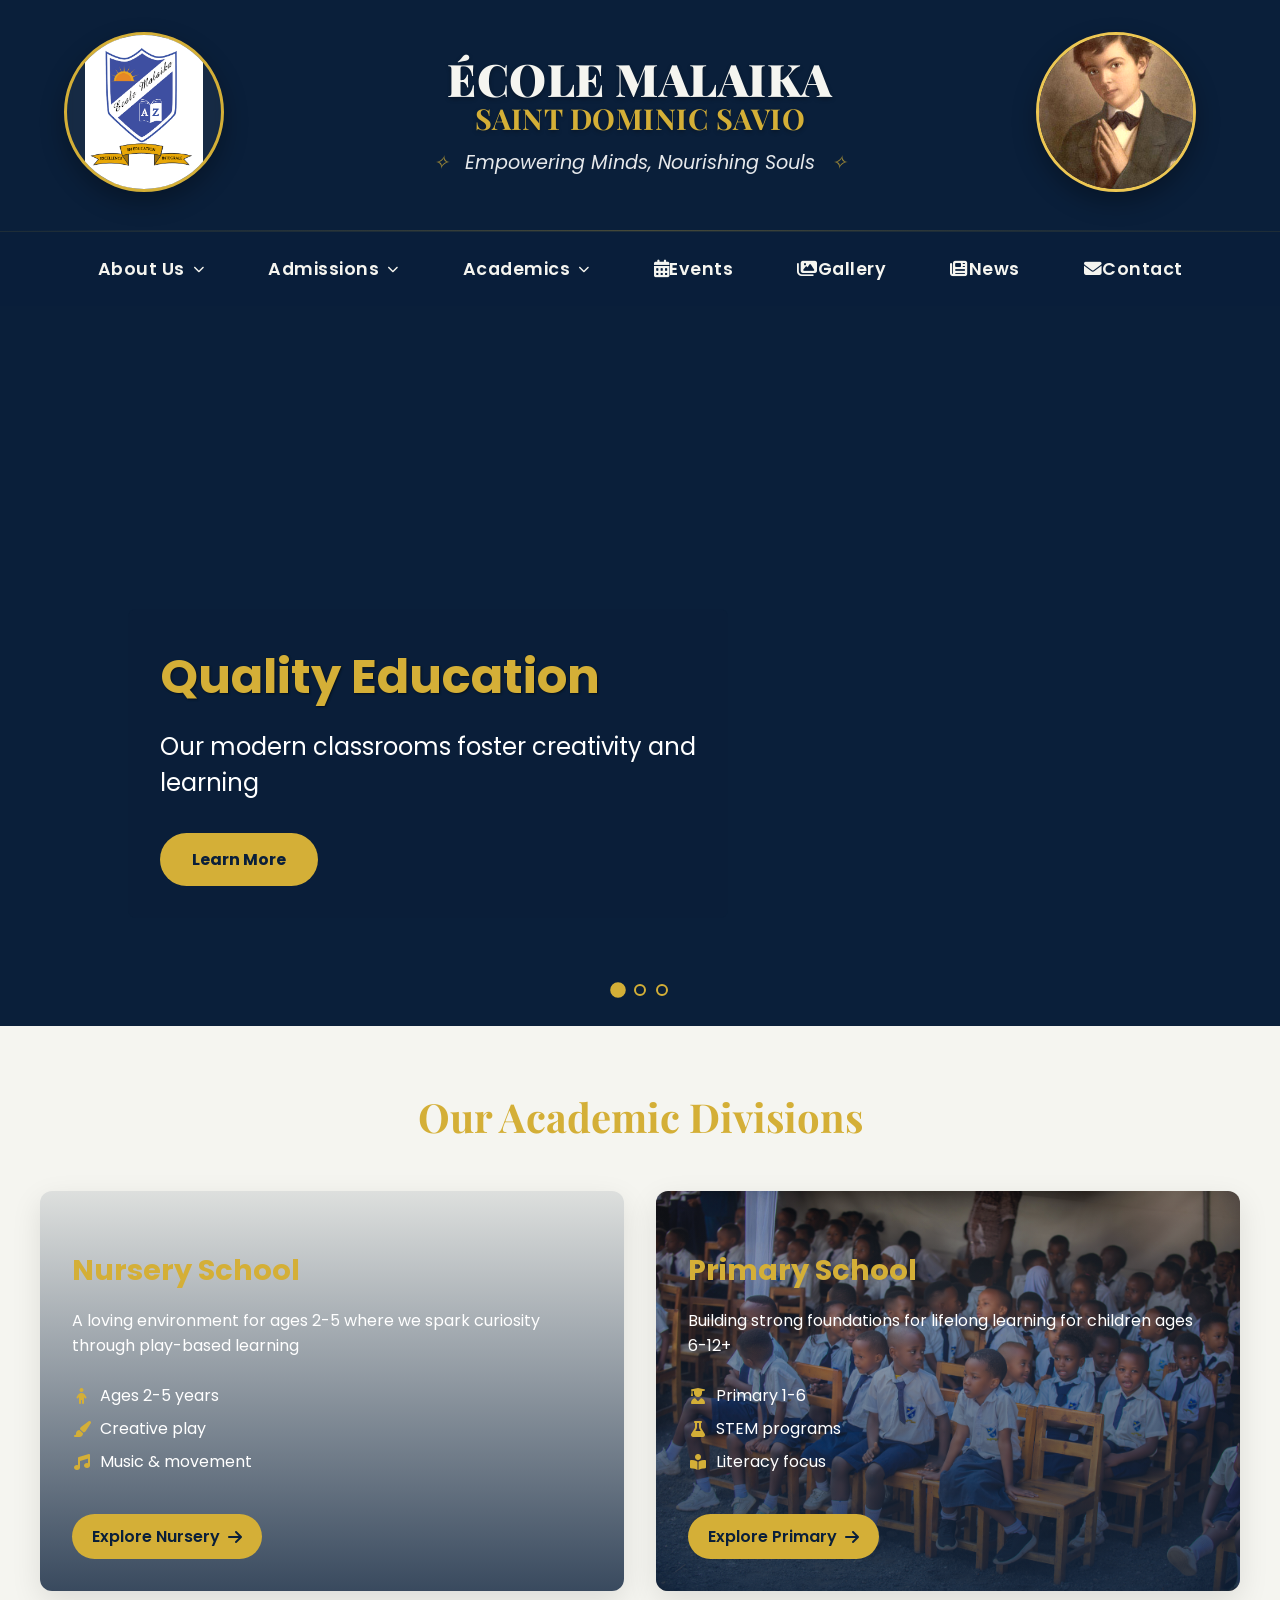
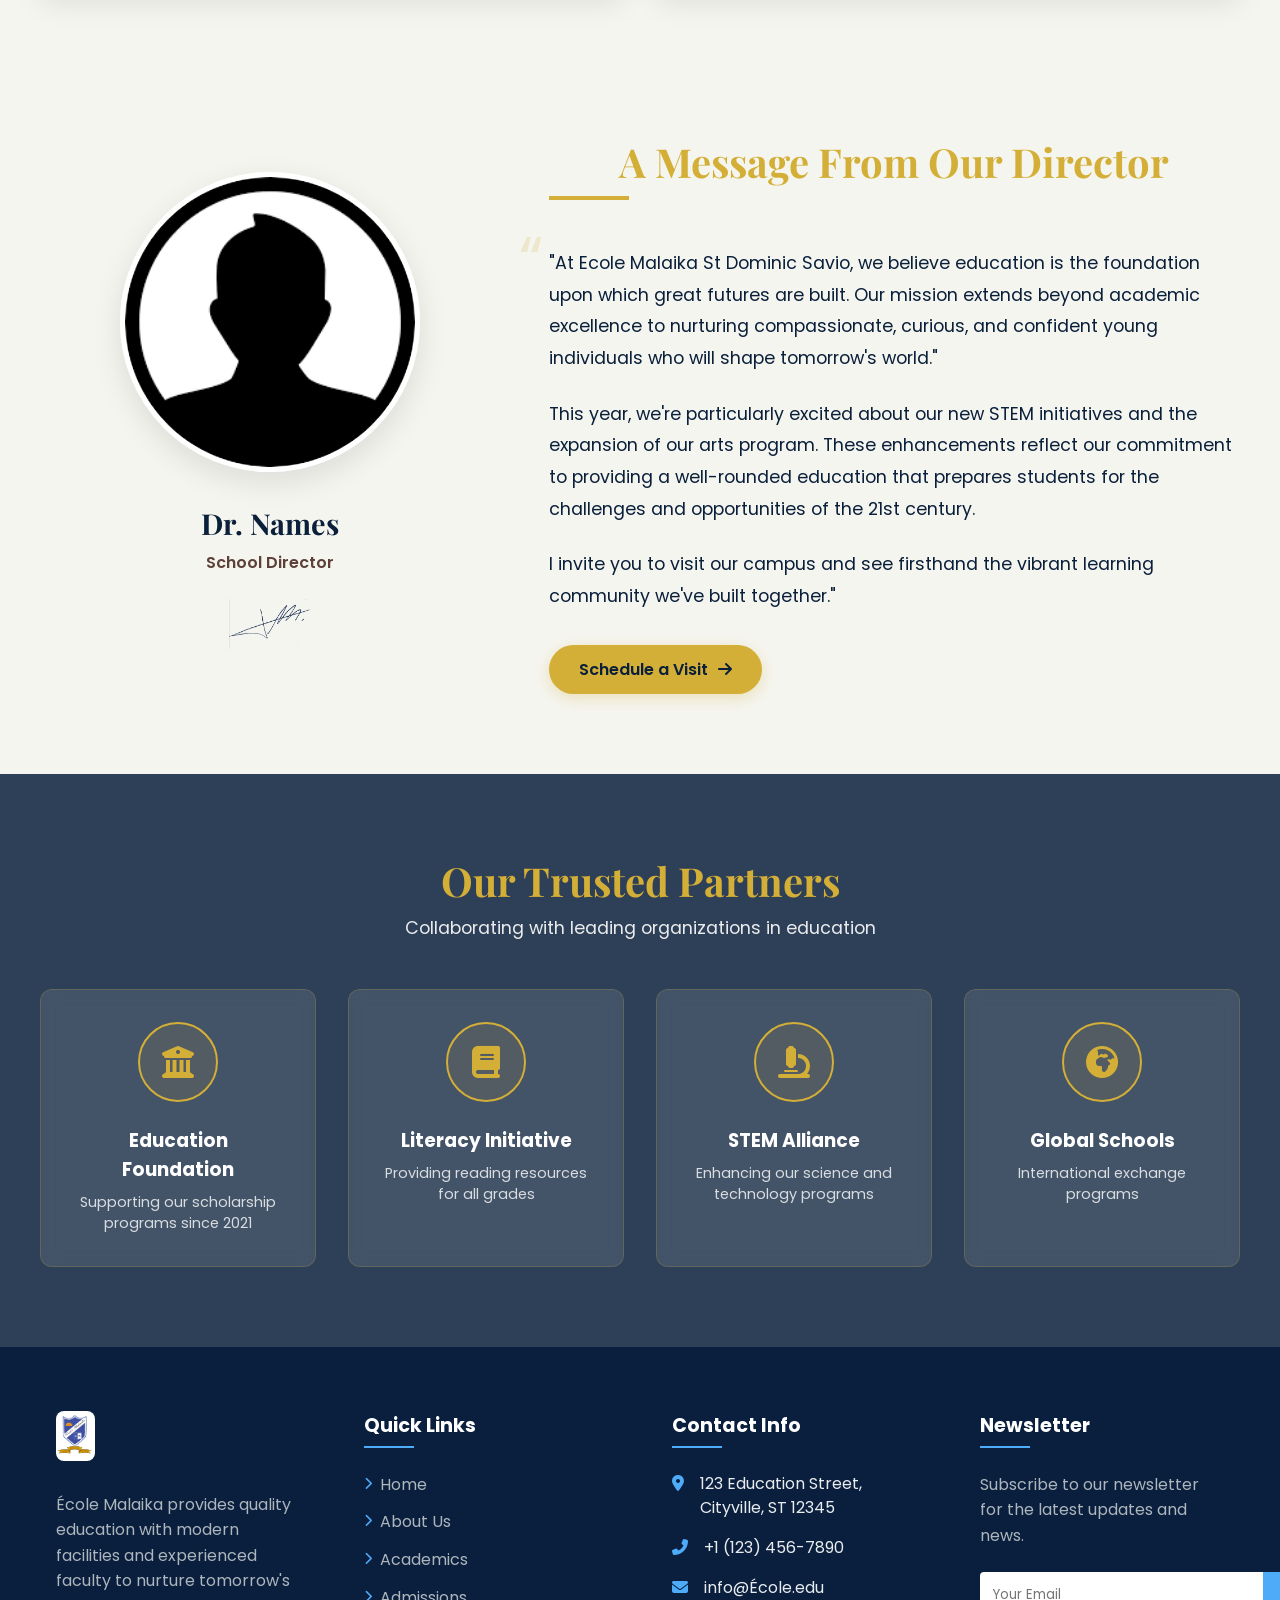
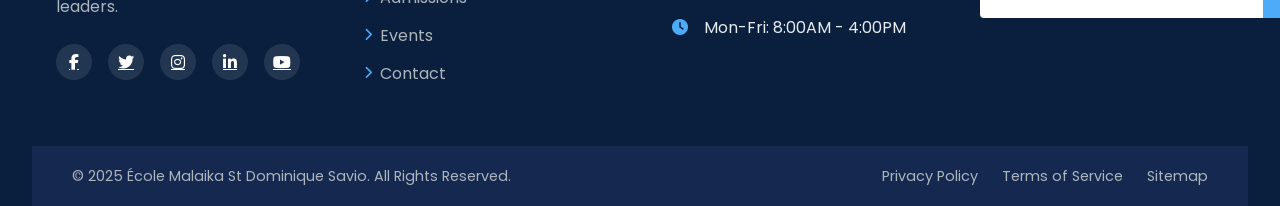
==== index.html @ 540f21c3 "Update and rename Index.html to index.html" ====
<!DOCTYPE html>
<html lang="en">
<head>
    <meta charset="UTF-8">
    <meta name="viewport" content="width=device-width, initial-scale=1.0">
    <title>Ecole Malaika Saint Dominic Savio | Excellence in Education</title>
    <link rel="stylesheet" href="https://cdnjs.cloudflare.com/ajax/libs/font-awesome/6.4.0/css/all.min.css">
    <link href="https://fonts.googleapis.com/css2?family=Playfair+Display:wght@700;900&family=Poppins:wght@400;600;700&display=swap" rel="stylesheet">


    <link rel="stylesheet" href="styles.css">

</head>
<body>
    <!-- World-Class Header -->
    <div class="header-container">
        <div class="top-banner">
            <div class="logo-container">
                <img src="Malaika LOGO.png" alt="Ecole Malaika Logo" class="school-logo">
            </div>
            
            <div class="school-info">
                <h1 class="school-name">ÉCOLE MALAIKA <span class="school-subtitle">SAINT DOMINIC SAVIO</span></h1>
                <p class="motto">Empowering Minds, Nourishing Souls</p>
            </div>
            
            <div class="dominique-container">
                <img src="DMlogo.jpg" alt="Saint Dominic Savio" class="dominique-image">
            </div>
        </div>
        
        <nav class="nav-container">
            <button class="mobile-menu-btn" id="mobileMenuBtn"><i class="fas fa-bars"></i> Menu</button>
            <ul class="nav-menu" id="navMenu">
                <li class="nav-item has-dropdown">
                    <a href="#">About Us</a>
                    <div class="dropdown">
                        <a href="Index.html"><i class="fas fa-door-open"></i> Welcome</a>
                        <a href="M_V.html"><i class="fas fa-bullseye"></i> Mission & Vision</a>
                        <a href="Why_Us.html"><i class="fas fa-star"></i> Why Us?</a>
                        <a href="#"><i class="fas fa-users"></i> Staff</a>
                        <a href="#"><i class="fas fa-pray"></i> Faith</a>
                        <a href="#"><i class="fas fa-landmark"></i> Our History</a>
                        <a href="#"><i class="fas fa-file-alt"></i> School Policies</a>
                    </div>
                </li>
                
                <li class="nav-item has-dropdown">
                    <a href="#">Admissions</a>
                    <div class="dropdown">
                        <a href="#"><i class="fas fa-question-circle"></i> Why Our School?</a>
                        <a href="#"><i class="fas fa-video"></i> Videos</a>
                        <a href="#"><i class="fas fa-map-marked-alt"></i> Virtual Tour</a>
                        <a href="#"><i class="fas fa-money-bill-wave"></i> Tuition</a>
                        <a href="#"><i class="fas fa-clipboard-list"></i> Admissions Process</a>
                        <a href="#"><i class="fas fa-quote-left"></i> Testimonials</a>
                    </div>
                </li>
                
                <li class="nav-item has-dropdown">
                    <a href="#">Academics</a>
                    <div class="dropdown mega-dropdown">
                        <div class="mega-column">
                            <h4><i class="fas fa-graduation-cap"></i> Programs</h4>
                            <a href="#"><i class="fas fa-book"></i> Curriculum</a>
                            <a href="#"><i class="fas fa-list-alt"></i> Guidelines</a>
                            <a href="#"><i class="fas fa-tools"></i> Resources</a>
                            <a href="#"><i class="fas fa-sun"></i> Summer Work</a>
                        </div>
                        
                        <div class="mega-column">
                            <h4><i class="fas fa-layer-group"></i> Grade Levels</h4>
                            <a href="#"><i class="fas fa-baby"></i> Nursery 1-2</a>
                            <a href="#"><i class="fas fa-user-graduate"></i> Primary 1-3</a>
                            <a href="#"><i class="fas fa-user-graduate"></i> Primary 4-6</a>
                        </div>
                        
                        <div class="mega-column">
                            <h4><i class="fas fa-star"></i> Specialties</h4>
                            <a href="#"><i class="fas fa-book-reader"></i> Library</a>
                            <a href="#"><i class="fas fa-palette"></i> Art</a>
                            <a href="#"><i class="fas fa-running"></i> Physical Education</a>
                            <a href="#"><i class="fas fa-music"></i> Music</a>
                        </div>
                    </div>
                </li>
                
                <li class="nav-item"><a href="#"><i class="fas fa-calendar-alt"></i> Events</a></li>
                <li class="nav-item"><a href="#"><i class="fas fa-images"></i> Gallery</a></li>
                <li class="nav-item"><a href="#"><i class="fas fa-newspaper"></i> News</a></li>
                <li class="nav-item"><a href="#"><i class="fas fa-envelope"></i> Contact</a></li>
            </ul>
        </nav>
    </div>







<!-- Slideshow Section with Performance Optimizations -->
<section class="hero-slideshow">
    <div class="slideshow-container">
        <!-- Slide 1 - Added loading="lazy" and placeholder -->
        <div class="slide active">
            <div class="slide-image" 
                 style="background-image: url('images/Burner.JPG');">
            </div>
            <div class="slide-content">
                <h2 class="slide-title animate__animated animate__fadeInDown">Quality Education</h2>
                <p class="slide-text animate__animated animate__fadeInUp">Our modern classrooms foster creativity and learning</p>
                <a href="#" class="slide-btn animate__animated animate__fadeInUp">Learn More</a>
            </div>
        </div>
        
        <!-- Slide 2 -->
        <div class="slide">
            <div class="slide-image" 
                 style="background-image: url('images/PXL_20230125_065159879.jpg');">
            </div>
            <div class="slide-content">
                <h2 class="slide-title animate__animated animate__fadeInDown">Sports Excellence</h2>
                <p class="slide-text animate__animated animate__fadeInUp">Developing champions on and off the field</p>
                <a href="#" class="slide-btn animate__animated animate__fadeInUp">Our Programs</a>
            </div>
        </div>
        
        <!-- Slide 3 -->
        <div class="slide">
            <div class="slide-image" 
                 style="background-image: url('images/QPhotos70914.JPG');">
            </div>
            <div class="slide-content">
                <h2 class="slide-title animate__animated animate__fadeInDown">World-Class Facilities</h2>
                <p class="slide-text animate__animated animate__fadeInUp">State-of-the-art learning environments</p>
                <a href="#" class="slide-btn animate__animated animate__fadeInUp">Take a Tour</a>
            </div>
        </div>
    </div>
    
    <div class="slide-nav">
        <button class="slide-nav-btn active" aria-label="Show slide 1"></button>
        <button class="slide-nav-btn" aria-label="Show slide 2"></button>
        <button class="slide-nav-btn" aria-label="Show slide 3"></button>
    </div>
</section>






<!-- School Divisions Section -->
<section class="school-divisions">
    <div class="section-header">
        <h2>Our Academic Divisions</h2>
    </div>

    <div class="divisions-container">
        <!-- Nursery Division -->
        <div class="division-card nursery-division">
            <div class="division-overlay"></div>
            <div class="division-content">
                <h3>Nursery School</h3>
                <p>A loving environment for ages 2-5 where we spark curiosity through play-based learning</p>
                <ul class="division-features">
                    <li><i class="fas fa-child"></i> Ages 2-5 years</li>
                    <li><i class="fas fa-paint-brush"></i> Creative play</li>
                    <li><i class="fas fa-music"></i> Music & movement</li>
                </ul>
                <a href="ExploreNursery.html" class="division-btn">Explore Nursery <i class="fas fa-arrow-right"></i></a>
            </div>
        </div>

        <!-- Primary Division -->
        <div class="division-card primary-division">
            <div class="division-overlay"></div>
            <div class="division-content">
                <h3>Primary School</h3>
                <p>Building strong foundations for lifelong learning for children ages 6-12+</p>
                <ul class="division-features">
                    <li><i class="fas fa-user-graduate"></i> Primary 1-6</li>
                    <li><i class="fas fa-flask"></i> STEM programs</li>
                    <li><i class="fas fa-book-reader"></i> Literacy focus</li>
                </ul>
                <a href="ExplorePrimary.html" class="division-btn">Explore Primary <i class="fas fa-arrow-right"></i></a>
            </div>
        </div>
    </div>

</section>









<!-- Director's Message Section -->
<section class="directors-message">
    <div class="message-container">
        <!-- Director's Photo -->
        <div class="director-photo">
            <div class="photo-frame">
                <img src="Pro.png" alt="School Director" loading="lazy">
            </div>
            <div class="director-title">
                <h3>Dr. Names</h3>
                <p>School Director</p>
                <div class="signature">
                    <img src="Narf_signature.png" alt="Signature" loading="lazy">
                </div>
            </div>
        </div>
        
        <!-- Director's Message -->
        <div class="message-content">
            <div class="section-header">
                <h2>A Message From Our Director</h2>
                <div class="gold-bar"></div>
            </div>
            
            <blockquote>
                <p>"At Ecole Malaika St Dominic Savio, we believe education is the foundation upon which great futures are built. Our mission extends beyond academic excellence to nurturing compassionate, curious, and confident young individuals who will shape tomorrow's world."</p>
                
                <p>This year, we're particularly excited about our new STEM initiatives and the expansion of our arts program. These enhancements reflect our commitment to providing a well-rounded education that prepares students for the challenges and opportunities of the 21st century.</p>
                
                <p>I invite you to visit our campus and see firsthand the vibrant learning community we've built together."</p>
            </blockquote>
            
            <a href="#" class="cta-button">
                Schedule a Visit
                <i class="fas fa-arrow-right"></i>
            </a>
        </div>
    </div>
</section>














<!-- Our Partners Section with Fixed Background -->
<section class="partners-section">
    <div class="partners-bg"></div> <!-- New fixed background element -->
    <div class="partners-overlay"></div>
    
    <div class="section-header">
        <h2>Our Trusted Partners</h2>
        <p class="section-subtitle">Collaborating with leading organizations in education</p>
    </div>

    <div class="partners-grid">
        <div class="partner-card">
            <div class="partner-logo">
                <i class="fas fa-university"></i>
            </div>
            <h3>Education Foundation</h3>
            <p>Supporting our scholarship programs since 2021</p>
        </div>

        <div class="partner-card">
            <div class="partner-logo">
                <i class="fas fa-book"></i>
            </div>
            <h3>Literacy Initiative</h3>
            <p>Providing reading resources for all grades</p>
        </div>

        <div class="partner-card">
            <div class="partner-logo">
                <i class="fas fa-microscope"></i>
            </div>
            <h3>STEM Alliance</h3>
            <p>Enhancing our science and technology programs</p>
        </div>

        <div class="partner-card">
            <div class="partner-logo">
                <i class="fas fa-globe-africa"></i>
            </div>
            <h3>Global Schools</h3>
            <p>International exchange programs</p>
        </div>
    </div>
</section>








<!-- ======= Footer ======= -->
<footer class="footer">
    <div class="footer-container">
        <!-- School Info Column -->
        <div class="footer-column">
            <div class="footer-logo">
                <img src="Malaika LOGO.png" alt="School Logo" style="border-radius: 8px;">
            </div>
            <p class="footer-description">
                École Malaika provides quality education with modern facilities and experienced faculty to nurture tomorrow's leaders.
            </p>
            <div class="social-links">
                <a href="#"><i class="fab fa-facebook-f"></i></a>
                <a href="#"><i class="fab fa-twitter"></i></a>
                <a href="#"><i class="fab fa-instagram"></i></a>
                <a href="#"><i class="fab fa-linkedin-in"></i></a>
                <a href="#"><i class="fab fa-youtube"></i></a>
            </div>
        </div>

        <!-- Quick Links Column -->
        <div class="footer-column">
            <h3 class="footer-title">Quick Links</h3>
            <ul class="footer-links">
                <li><a href="#"><i class="fas fa-chevron-right"></i> Home</a></li>
                <li><a href="#"><i class="fas fa-chevron-right"></i> About Us</a></li>
                <li><a href="#"><i class="fas fa-chevron-right"></i> Academics</a></li>
                <li><a href="#"><i class="fas fa-chevron-right"></i> Admissions</a></li>
                <li><a href="#"><i class="fas fa-chevron-right"></i> Events</a></li>
                <li><a href="#"><i class="fas fa-chevron-right"></i> Contact</a></li>
            </ul>
        </div>

        <!-- Contact Info Column -->
        <div class="footer-column">
            <h3 class="footer-title">Contact Info</h3>
            <ul class="footer-contact">
                <li>
                    <i class="fas fa-map-marker-alt"></i>
                    <span>123 Education Street, Cityville, ST 12345</span>
                </li>
                <li>
                    <i class="fas fa-phone-alt"></i>
                    <span>+1 (123) 456-7890</span>
                </li>
                <li>
                    <i class="fas fa-envelope"></i>
                    <span>info@École.edu</span>
                </li>
                <li>
                    <i class="fas fa-clock"></i>
                    <span>Mon-Fri: 8:00AM - 4:00PM</span>
                </li>
            </ul>
        </div>

        <!-- Newsletter Column -->
        <div class="footer-column">
            <h3 class="footer-title">Newsletter</h3>
            <p class="newsletter-text">Subscribe to our newsletter for the latest updates and news.</p>
            <form class="newsletter-form">
                <input type="email" placeholder="Your Email" required>
                <button type="submit"><i class="fas fa-paper-plane"></i></button>
            </form>
        </div>
    </div>

    <!-- Copyright Bar -->
    <div class="copyright-bar">
        <div class="copyright-container">
            <p>&copy; 2025 École Malaika St Dominique Savio. All Rights Reserved.</p>
            <div class="footer-legal">
                <a href="#">Privacy Policy</a>
                <a href="#">Terms of Service</a>
                <a href="#">Sitemap</a>
            </div>
        </div>
    </div>
</footer>


    <script>
        document.addEventListener('DOMContentLoaded', function() {
            const mobileBtn = document.getElementById('mobileMenuBtn');
            const navMenu = document.getElementById('navMenu');
            const navItems = document.querySelectorAll('.nav-item.has-dropdown');
            
            mobileBtn.addEventListener('click', function(e) {
                e.stopPropagation();
                navMenu.classList.toggle('active');
                this.innerHTML = navMenu.classList.contains('active') 
                    ? '<i class="fas fa-times"></i> Close' 
                    : '<i class="fas fa-bars"></i> Menu';
            });
            
            navItems.forEach(item => {
                const link = item.querySelector('a');
                link.addEventListener('click', function(e) {
                    if (window.innerWidth <= 992) {
                        e.preventDefault();
                        const wasActive = item.classList.contains('active');
                        document.querySelectorAll('.nav-item.has-dropdown').forEach(el => {
                            el.classList.remove('active');
                        });
                        if (!wasActive) item.classList.add('active');
                    }
                });
            });
            
            document.addEventListener('click', function(e) {
                if (!navMenu.contains(e.target) && !mobileBtn.contains(e.target)) {
                    navMenu.classList.remove('active');
                    mobileBtn.innerHTML = '<i class="fas fa-bars"></i> Menu';
                    navItems.forEach(item => item.classList.remove('active'));
                }
            });
            
            window.addEventListener('resize', function() {
                if (window.innerWidth > 992) {
                    navMenu.classList.remove('active');
                    mobileBtn.innerHTML = '<i class="fas fa-bars"></i> Menu';
                }
            });
        });
    </script>


<script src="scripts.js"></script>

</body>
</html>
---- styles.css ----
:root {
    --navy: #0A1F3A;       /* Deep navy blue */
    --chocolate: #5D4037;  /* Rich chocolate */
    --gold: #D4AF37;       /* Metallic gold */
    --cream: #F5F5F0;      /* Warm cream */
    --accent: #8D6E63;     /* Light chocolate accent */
}

* {
    margin: 0;
    padding: 0;
    box-sizing: border-box;
    list-style: none;
}

body {
    font-family: 'Poppins', sans-serif;
    background-color: white;
}

/* Premium Header Container */
.header-container {
    width: 100%;
    background: var(--navy);
    position: relative;
    box-shadow: 0 10px 30px rgba(0,0,0,0.2);
}

/* Elegant Top Banner */
.top-banner {
    display: flex;
    justify-content: space-between;
    align-items: center;
    padding: 2rem 4rem;
    position: relative;
    max-width: 1600px;
    margin: 0 auto;
}

.top-banner::before {
    content: "";
    position: absolute;
    bottom: 0;
    left: 0;
    width: 100%;
    height: 1px;
    background: linear-gradient(90deg, transparent, var(--gold), transparent);
    opacity: 0.3;
}

.logo-container {
    flex: 0 0 180px;
    position: relative;
    z-index: 2;
}

.school-logo {
    width: 160px;
    height: 160px;
    object-fit: contain;
    border-radius: 50%;
    border: 3px solid var(--gold);
    box-shadow: 0 10px 25px rgba(0,0,0,0.3);
    transition: transform 0.4s cubic-bezier(0.2, 0.8, 0.4, 1);
    background: rgba(255,255,255,0.05);
    backdrop-filter: blur(5px);
}

.school-logo:hover {
    transform: scale(1.05) rotate(-2deg);
}

.school-info {
    flex: 1;
    text-align: center;
    padding: 0 3rem;
    position: relative;
    z-index: 2;
}

.school-name {
    font-family: 'Playfair Display', serif;
    font-weight: 900;
    font-size: 2.8rem;
    color: var(--cream);
    line-height: 1.1;
    margin-bottom: 0.8rem;
    letter-spacing: 0.5px;
    text-shadow: 0 2px 4px rgba(0,0,0,0.3);
}

.school-subtitle {
    display: block;
    font-size: 1.8rem;
    color: var(--gold);
    font-weight: 700;
}

.motto {
    color: rgba(255,255,255,0.9);
    font-size: 1.2rem;
    font-style: italic;
    position: relative;
    display: inline-block;
    padding: 0 2rem;
}

.motto::before, .motto::after {
    content: "✧";
    position: absolute;
    top: 50%;
    transform: translateY(-50%);
    color: var(--gold);
    opacity: 0.7;
}

.motto::before { left: 0; }
.motto::after { right: 0; }

.dominique-container {
    flex: 0 0 180px;
    position: relative;
    z-index: 2;
}

.dominique-image {
    width: 160px;
    height: 160px;
    object-fit: cover;
    border-radius: 50%;
    border: 3px solid var(--gold);
    box-shadow: 0 10px 25px rgba(0,0,0,0.3);
    transition: transform 0.4s cubic-bezier(0.2, 0.8, 0.4, 1);
    filter: sepia(20%) brightness(110%);
}

.dominique-image:hover {
    transform: scale(1.05) rotate(2deg);
}

/* Luxury Navigation Bar */
.nav-container {
    background: rgba(10, 31, 58, 0.95);
    backdrop-filter: blur(8px);
    border-top: 1px solid rgba(212, 175, 55, 0.1);
    position: sticky;
    top: 0;
    z-index: 1000;
}

.nav-menu {
    display: flex;
    justify-content: center;
    max-width: 1400px;
    margin: 0 auto;
    padding: 0 2rem;
}

.nav-item {
    position: relative;
}

.nav-item::after {
    content: '';
    position: absolute;
    bottom: -10px;
    left: 0;
    width: 100%;
    height: 20px;
    background: transparent;
}

.nav-item > a {
    color: var(--cream);
    text-decoration: none;
    padding: 1.5rem 2rem;
    display: flex;
    align-items: center;
    font-weight: 600;
    transition: all 0.3s ease;
    position: relative;
    font-size: 1.1rem;
    letter-spacing: 0.5px;
}

.nav-item.has-dropdown > a::after {
    content: "\f078";
    font-family: "Font Awesome 6 Free";
    font-weight: 900;
    font-size: 0.7rem;
    margin-left: 8px;
    transition: transform 0.3s ease;
}

.nav-item.has-dropdown:hover > a::after {
    transform: rotate(180deg);
}

.nav-item > a:hover {
    color: var(--gold);
}

/* Premium Dropdown Menus */
.dropdown {
    position: absolute;
    top: 100%;
    left: 50%;
    transform: translateX(-50%);
    background: rgba(10, 31, 58, 0.98);
    width: 240px;
    opacity: 0;
    visibility: hidden;
    transition: all 0.3s ease;
    box-shadow: 0 15px 35px rgba(0,0,0,0.3);
    border-radius: 0 0 8px 8px;
    border-top: 2px solid var(--gold);
    padding: 1rem 0;
    z-index: 1001;
    pointer-events: none;
}

.nav-item:hover .dropdown {
    opacity: 1;
    visibility: visible;
    top: calc(100% + 5px);
    pointer-events: auto;
}

.mega-dropdown {
    width: 800px;
    display: flex;
    left: 50%;
    transform: translateX(-50%);
    padding: 1.5rem;
}

.mega-column {
    flex: 1;
    padding: 0 1rem;
}

.mega-column h4 {
    color: var(--gold);
    font-size: 1.1rem;
    margin-bottom: 1rem;
    padding-bottom: 0.5rem;
    border-bottom: 1px solid rgba(212, 175, 55, 0.3);
}

.dropdown a {
    color: rgba(255,255,255,0.9);
    padding: 0.8rem 2rem;
    display: block;
    transition: all 0.2s ease;
    position: relative;
    font-size: 0.95rem;
}

.dropdown a:hover {
    background: rgba(212, 175, 55, 0.1);
    color: var(--gold);
    padding-left: 2.5rem;
}

.dropdown a i {
    margin-right: 10px;
    width: 20px;
}

/* Mobile Menu */
.mobile-menu-btn {
    display: none;
    background: var(--navy);
    color: var(--gold);
    border: none;
    padding: 1.5rem;
    font-size: 1.2rem;
    width: 100%;
    text-align: center;
    cursor: pointer;
    border-bottom: 1px solid rgba(212, 175, 55, 0.2);
}

@media (max-width: 1200px) {
    .top-banner { padding: 2rem; }
    .school-name { font-size: 2.4rem; }
    .school-subtitle { font-size: 1.5rem; }
    .mega-dropdown { width: 700px; }
}

@media (max-width: 992px) {
    .top-banner {
        flex-direction: column;
        text-align: center;
        padding: 2rem 1.5rem;
    }
    
    .logo-container, .dominique-container { margin-bottom: 1.5rem; }
    .school-info { padding: 0; margin-bottom: 1.5rem; }
    
    .nav-menu {
        flex-direction: column;
        display: none;
        padding: 1rem;
    }

    .nav-menu.active { display: flex; }

    .dropdown, .mega-dropdown {
        position: static;
        width: 100%;
        transform: none;
        display: none;
        box-shadow: none;
        background: rgba(0,0,0,0.1);
        opacity: 1;
        visibility: visible;
    }

    .mega-dropdown { flex-direction: column; }

    .nav-item.has-dropdown > a::after {
        content: "\f078";
        position: absolute;
        right: 1.5rem;
    }

    .nav-item.active .dropdown { display: block; }
    .mobile-menu-btn { display: block; }
}

@media (max-width: 768px) {
    .school-name { font-size: 2rem; }
    .school-subtitle { font-size: 1.3rem; }
    .motto { font-size: 1rem; }
    .school-logo, .dominique-image { width: 120px; height: 120px; }
    .mega-dropdown { width: 100%; }
}








/* Slideshow Styles - Optimized */
.hero-slideshow {
    position: relative;
    width: 100%;
    height: 80vh;
    max-height: 800px;
    overflow: hidden;
    background: var(--navy); /* Fallback */
}

.slideshow-container {
    position: relative;
    width: 100%;
    height: 100%;
    isolation: isolate; /* Create new stacking context */
}

.slide {
    position: absolute;
    top: 0;
    left: 0;
    width: 100%;
    height: 100%;
    opacity: 0;
    transition: opacity 1.5s ease-in-out;
    will-change: opacity; /* Performance hint */
}

.slide.active {
    opacity: 1;
    z-index: 1;
}

.slide-image {
    position: absolute;
    width: 100%;
    height: 100%;
    background-size: cover;
    background-position: center;
    animation: zoomAnimation 20s linear infinite;
    transform: scale(1);
    will-change: transform; /* Performance hint */
    filter: brightness(0.8); /* Darken bg for better text contrast */
}

@keyframes zoomAnimation {
    0%, 100% { transform: scale(1); }
    50% { transform: scale(1.1); }
}

.slide-content {
    position: absolute;
    bottom: 15%;
    left: 10%;
    max-width: 600px;
    padding: 2rem;
    background: rgba(10, 31, 58, 0.2); /* Semi-transparent dark bg */
    backdrop-filter: blur(5px);
    border-radius: 8px;
    color: white;
    z-index: 2;
}

.slide-title {
    font-size: clamp(2rem, 4vw, 3rem);
    margin-bottom: 1rem;
    color: var(--gold);
    opacity: 0;
    animation-delay: 0.5s;
    text-shadow: 1px 1px 2px rgba(0,0,0,0.5);
}

.slide-text {
    font-size: clamp(1rem, 2vw, 1.5rem);
    margin-bottom: 2rem;
    opacity: 0;
    animation-delay: 1s;
    line-height: 1.5;
}

.slide-btn {
    display: inline-block;
    padding: 12px 30px;
    background: var(--gold);
    color: var(--navy);
    text-decoration: none;
    font-weight: bold;
    border-radius: 30px;
    transition: all 0.3s ease;
    opacity: 0;
    animation-delay: 1.5s;
    border: 2px solid transparent;
}

.slide-btn:hover {
    background: white;
    color: var(--navy);
    transform: translateY(-3px);
    box-shadow: 0 5px 15px rgba(0,0,0,0.3);
    border-color: var(--gold);
}

.slide-nav {
    position: absolute;
    bottom: 30px;
    left: 50%;
    transform: translateX(-50%);
    display: flex;
    gap: 10px;
    z-index: 3;
}

.slide-nav-btn {
    width: 12px;
    height: 12px;
    border-radius: 50%;
    border: 2px solid var(--gold);
    background: transparent;
    cursor: pointer;
    transition: all 0.3s ease;
    padding: 0;
}

.slide-nav-btn.active {
    background: var(--gold);
    transform: scale(1.3);
}

/* Animation Classes - Optimized */
.animate__animated {
    animation-fill-mode: both;
    will-change: transform, opacity;
}

.animate__fadeInDown {
    animation-name: fadeInDown;
    animation-duration: 1s;
}

.animate__fadeInUp {
    animation-name: fadeInUp;
    animation-duration: 1s;
}

@keyframes fadeInDown {
    from {
        opacity: 0;
        transform: translateY(-20px);
    }
    to {
        opacity: 1;
        transform: translateY(0);
    }
}

@keyframes fadeInUp {
    from {
        opacity: 0;
        transform: translateY(20px);
    }
    to {
        opacity: 1;
        transform: translateY(0);
    }
}

/* Reduced motion preference */
@media (prefers-reduced-motion: reduce) {
    .slide-image,
    .animate__animated {
        animation: none !important;
    }
    
    .slide {
        transition: none;
    }
}










    /* School Divisions Styles */
    .school-divisions {
        padding: 4rem 2rem;
        background: var(--cream);
    }

    .section-header {
        text-align: center;
        margin-bottom: 3rem;
    }

    .section-header h2 {
        font-family: 'Playfair Display', serif;
        color: var(--navy);
        font-size: 2.5rem;
        margin-bottom: 0.5rem;
    }

    .section-subtitle {
        color: var(--chocolate);
        font-size: 1.1rem;
        max-width: 600px;
        margin: 0 auto;
    }

    .divisions-container {
        display: grid;
        grid-template-columns: repeat(auto-fit, minmax(300px, 1fr));
        gap: 2rem;
        max-width: 1200px;
        margin: 0 auto;
    }

    .division-card {
        position: relative;
        height: 400px;
        border-radius: 12px;
        overflow: hidden;
        box-shadow: 0 10px 30px rgba(0,0,0,0.1);
        transition: transform 0.3s ease;
    }

    .division-card:hover {
        transform: translateY(-10px);
    }

    .nursery-division {
        background: url('images/n.JPG') center/cover no-repeat;
    }

    .primary-division {
        background: url('images/p.JPG') center/cover no-repeat;
    }

    .division-overlay {
        position: absolute;
        top: 0;
        left: 0;
        width: 100%;
        height: 100%;
        background: linear-gradient(to bottom, rgba(10,31,58,0.1) 0%, rgba(10,31,58,0.8) 100%);
    }

    .division-content {
        position: relative;
        z-index: 2;
        color: white;
        height: 100%;
        display: flex;
        flex-direction: column;
        justify-content: flex-end;
        padding: 2rem;
    }

    .division-content h3 {
        font-size: 1.8rem;
        margin-bottom: 1rem;
        color: var(--gold);
    }

    .division-content p {
        margin-bottom: 1.5rem;
        line-height: 1.6;
    }

    .division-features {
        margin-bottom: 2rem;
        list-style: none;
    }

    .division-features li {
        margin-bottom: 0.5rem;
        display: flex;
        align-items: center;
        gap: 8px;
    }

    .division-features i {
        color: var(--gold);
        width: 20px;
        text-align: center;
    }

    .division-btn {
        display: inline-flex;
        align-items: center;
        gap: 8px;
        padding: 10px 20px;
        background: var(--gold);
        color: var(--navy);
        text-decoration: none;
        border-radius: 30px;
        font-weight: 600;
        width: fit-content;
        transition: all 0.3s ease;
    }

    .division-btn:hover {
        background: white;
        transform: translateX(5px);
    }

    







    /* Director's Message Section */
    .directors-message {
        background: var(--cream);
        padding: 5rem 2rem;
        position: relative;
    }
    
    .message-container {
        max-width: 1200px;
        margin: 0 auto;
        display: grid;
        grid-template-columns: 1fr 1.5fr;
        gap: 3rem;
        align-items: center;
    }
    
    .director-photo {
        position: relative;
        display: flex;
        flex-direction: column;
        align-items: center;
    }
    
    .photo-frame {
        width: 300px;
        height: 300px;
        border-radius: 50%;
        overflow: hidden;
        border: 5px solid white;
        box-shadow: 0 10px 30px rgba(0,0,0,0.1);
        position: relative;
    }
    
    .photo-frame img {
        width: 100%;
        height: 100%;
        object-fit: cover;
        transition: transform 0.5s ease;
    }
    
    .photo-frame:hover img {
        transform: scale(1.05);
    }
    
    .director-title {
        text-align: center;
        margin-top: 2rem;
    }
    
    .director-title h3 {
        font-family: 'Playfair Display', serif;
        color: var(--navy);
        font-size: 1.8rem;
        margin-bottom: 0.5rem;
    }
    
    .director-title p {
        color: var(--chocolate);
        font-weight: 600;
        margin-bottom: 1.5rem;
    }
    
    .signature img {
        height: 50px;
        filter: brightness(0) saturate(100%) invert(18%) sepia(36%) saturate(938%) hue-rotate(183deg) brightness(91%) contrast(91%);
    }
    
    .message-content {
        position: relative;
    }
    
    .section-header {
        margin-bottom: 2rem;
    }
    
    .section-header h2 {
        font-family: 'Playfair Display', serif;
        color: var(--navy);
        font-size: 2.3rem;
        margin-bottom: 1rem;
    }
    
    .gold-bar {
        width: 80px;
        height: 4px;
        background: var(--gold);
        margin-bottom: 2rem;
    }
    
    blockquote {
        font-size: 1.1rem;
        line-height: 1.8;
        color: var(--navy);
        margin-bottom: 2rem;
        position: relative;
    }
    
    blockquote p {
        margin-bottom: 1.5rem;
    }
    
    blockquote p:first-child::before {
        content: open-quote;
        font-size: 4rem;
        color: rgba(212, 175, 55, 0.2);
        position: absolute;
        top: -20px;
        left: -30px;
        line-height: 1;
    }
    
    .cta-button {
        display: inline-flex;
        align-items: center;
        gap: 10px;
        padding: 12px 30px;
        background: var(--gold);
        color: var(--navy);
        text-decoration: none;
        font-weight: 600;
        border-radius: 30px;
        transition: all 0.3s ease;
        box-shadow: 0 4px 15px rgba(212, 175, 55, 0.3);
    }
    
    .cta-button:hover {
        background: var(--navy);
        color: var(--gold);
        transform: translateY(-3px);
        box-shadow: 0 6px 20px rgba(10, 31, 58, 0.3);
    }
    
    @media (max-width: 992px) {
        .message-container {
            grid-template-columns: 1fr;
            gap: 2rem;
        }
        
        .director-photo {
            margin-bottom: 2rem;
        }
        
        .photo-frame {
            width: 250px;
            height: 250px;
        }
    }
    
    @media (max-width: 576px) {
        .directors-message {
            padding: 3rem 1.5rem;
        }
        
        .section-header h2 {
            font-size: 2rem;
        }
    }












    /* Partners Section with Fixed Background */
    .partners-section {
        position: relative;
        padding: 5rem 2rem;
        overflow: hidden;
        color: white;
    }

    .partners-bg {
        position: fixed;
        top: 0;
        left: 0;
        width: 100%;
        height: 100%;
        background: url('images/pr.JPG') center/cover no-repeat;
        z-index: -2;
    }

    .partners-overlay {
        position: absolute;
        top: 0;
        left: 0;
        width: 100%;
        height: 100%;
        background: rgba(10, 31, 58, 0.85); /* Navy blue overlay */
        z-index: -1;
    }

    .section-header {
        text-align: center;
        margin-bottom: 3rem;
        position: relative;
        z-index: 1;
    }

    .section-header h2 {
        font-family: 'Playfair Display', serif;
        font-size: 2.5rem;
        margin-bottom: 0.5rem;
        color: var(--gold);
    }

    .section-subtitle {
        color: rgba(255,255,255,0.9);
        font-size: 1.1rem;
        max-width: 600px;
        margin: 0 auto;
    }

    .partners-grid {
        display: grid;
        grid-template-columns: repeat(auto-fit, minmax(250px, 1fr));
        gap: 2rem;
        max-width: 1200px;
        margin: 0 auto;
        position: relative;
        z-index: 1;
    }

    .partner-card {
        background: rgba(255, 255, 255, 0.1);
        backdrop-filter: blur(8px);
        border-radius: 12px;
        padding: 2rem;
        text-align: center;
        border: 1px solid rgba(212, 175, 55, 0.2);
        transition: all 0.3s ease;
    }

    .partner-card:hover {
        transform: translateY(-5px);
        background: rgba(255, 255, 255, 0.15);
        box-shadow: 0 10px 30px rgba(0,0,0,0.2);
    }

    .partner-logo {
        width: 80px;
        height: 80px;
        margin: 0 auto 1.5rem;
        background: rgba(212, 175, 55, 0.1);
        border-radius: 50%;
        display: flex;
        align-items: center;
        justify-content: center;
        font-size: 2rem;
        color: var(--gold);
        border: 2px solid var(--gold);
    }

    .partner-card h3 {
        color: white;
        margin-bottom: 0.5rem;
    }

    .partner-card p {
        color: rgba(255,255,255,0.8);
        font-size: 0.9rem;
    }

    @media (max-width: 768px) {
        .partners-section {
            padding: 4rem 1.5rem;
        }
        
        .partners-grid {
            grid-template-columns: 1fr;
        }
        
        .partners-bg {
            position: absolute;
            height: 100%;
        }
    }

















    /* ======= Footer Styles ======= */
    .footer {
        background-color: #0a1f3d;
        color: #e9ecef;
        padding: 4rem 2rem 0;
        font-family: 'Poppins', sans-serif;
    }

    .footer-container {
        max-width: 1200px;
        margin: 0 auto;
        display: grid;
        grid-template-columns: repeat(auto-fit, minmax(250px, 1fr));
        gap: 2rem;
        padding-bottom: 3rem;
    }

    .footer-column {
        padding: 0 1rem;
    }

    .footer-logo img {
        height: 50px;
        margin-bottom: 1.5rem;
    }

    .footer-description {
        color: #adb5bd;
        line-height: 1.6;
        margin-bottom: 1.5rem;
    }

    .social-links {
        display: flex;
        gap: 1rem;
    }

    .social-links a {
        display: flex;
        align-items: center;
        justify-content: center;
        width: 36px;
        height: 36px;
        background: rgba(255, 255, 255, 0.1);
        border-radius: 50%;
        color: white;
        transition: all 0.3s ease;
    }

    .social-links a:hover {
        background: #4dabf7;
        transform: translateY(-3px);
    }

    .footer-title {
        color: white;
        font-size: 1.2rem;
        margin-bottom: 1.5rem;
        position: relative;
        padding-bottom: 0.5rem;
    }

    .footer-title::after {
        content: '';
        position: absolute;
        left: 0;
        bottom: 0;
        width: 50px;
        height: 2px;
        background: #4dabf7;
    }

    .footer-links {
        list-style: none;
    }

    .footer-links li {
        margin-bottom: 0.8rem;
    }

    .footer-links a {
        color: #adb5bd;
        text-decoration: none;
        transition: all 0.3s ease;
        display: flex;
        align-items: center;
    }

    .footer-links a:hover {
        color: #4dabf7;
        padding-left: 5px;
    }

    .footer-links i {
        margin-right: 8px;
        font-size: 0.8rem;
        color: #4dabf7;
    }

    .footer-contact {
        list-style: none;
    }

    .footer-contact li {
        display: flex;
        align-items: flex-start;
        margin-bottom: 1rem;
        line-height: 1.5;
    }

    .footer-contact i {
        color: #4dabf7;
        margin-right: 1rem;
        margin-top: 3px;
    }

    .newsletter-text {
        color: #adb5bd;
        margin-bottom: 1.5rem;
        line-height: 1.6;
    }

    .newsletter-form {
        display: flex;
    }

    .newsletter-form input {
        flex: 1;
        padding: 0.8rem;
        border: none;
        border-radius: 4px 0 0 4px;
        font-family: 'Poppins', sans-serif;
    }

    .newsletter-form button {
        background: #4dabf7;
        color: white;
        border: none;
        padding: 0 1.2rem;
        border-radius: 0 4px 4px 0;
        cursor: pointer;
        transition: all 0.3s ease;
    }

    .newsletter-form button:hover {
        background: #3a8fd4;
    }

    .copyright-bar {
        background-color: #142850;
        padding: 1.2rem 0;
    }

    .copyright-container {
        max-width: 1200px;
        margin: 0 auto;
        display: flex;
        justify-content: space-between;
        align-items: center;
        flex-wrap: wrap;
        gap: 1rem;
        padding: 0 2rem;
    }

    .copyright-bar p {
        color: #adb5bd;
        font-size: 0.9rem;
    }

    .footer-legal {
        display: flex;
        gap: 1.5rem;
    }

    .footer-legal a {
        color: #adb5bd;
        text-decoration: none;
        font-size: 0.9rem;
        transition: all 0.3s ease;
    }

    .footer-legal a:hover {
        color: #4dabf7;
    }

    @media (max-width: 768px) {
        .footer-container {
            grid-template-columns: 1fr;
            gap: 2.5rem;
        }
        
        .copyright-container {
            flex-direction: column;
            text-align: center;
        }
        
        .footer-legal {
            margin-top: 0.5rem;
        }
    }
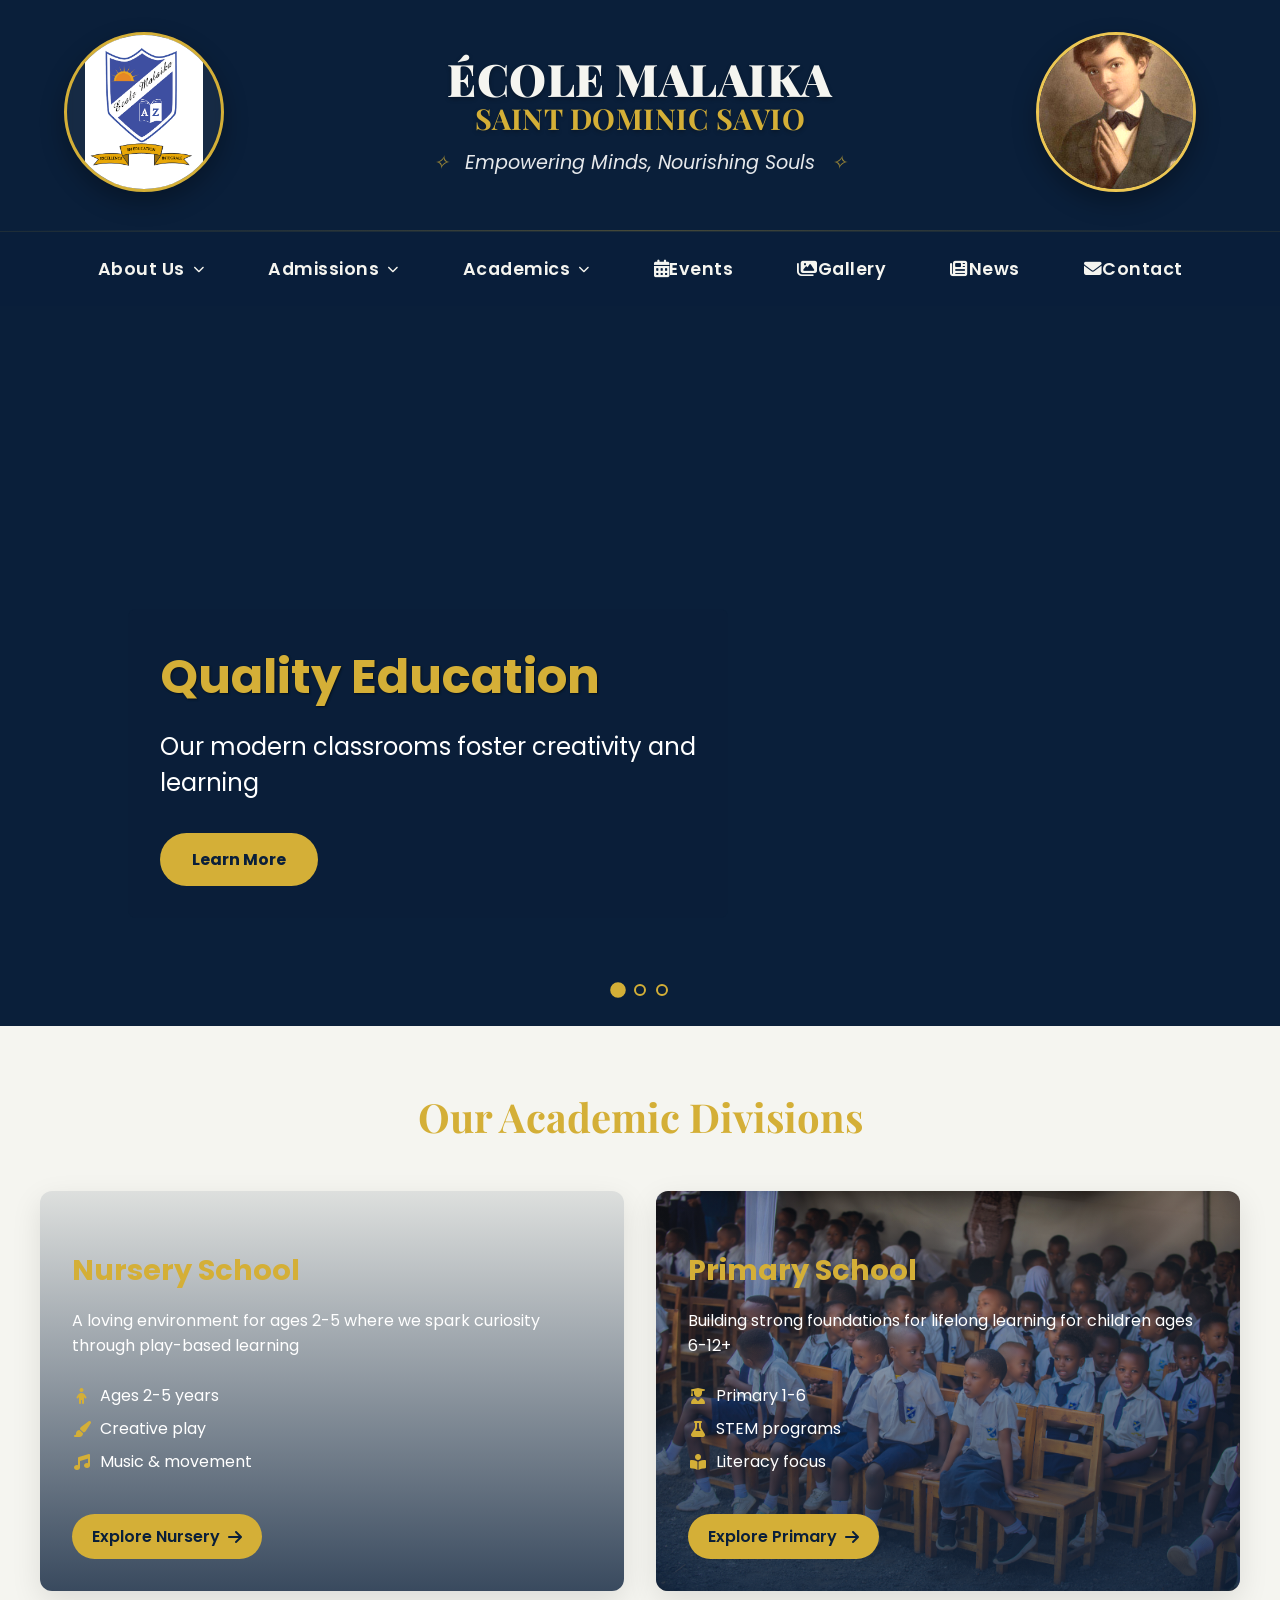
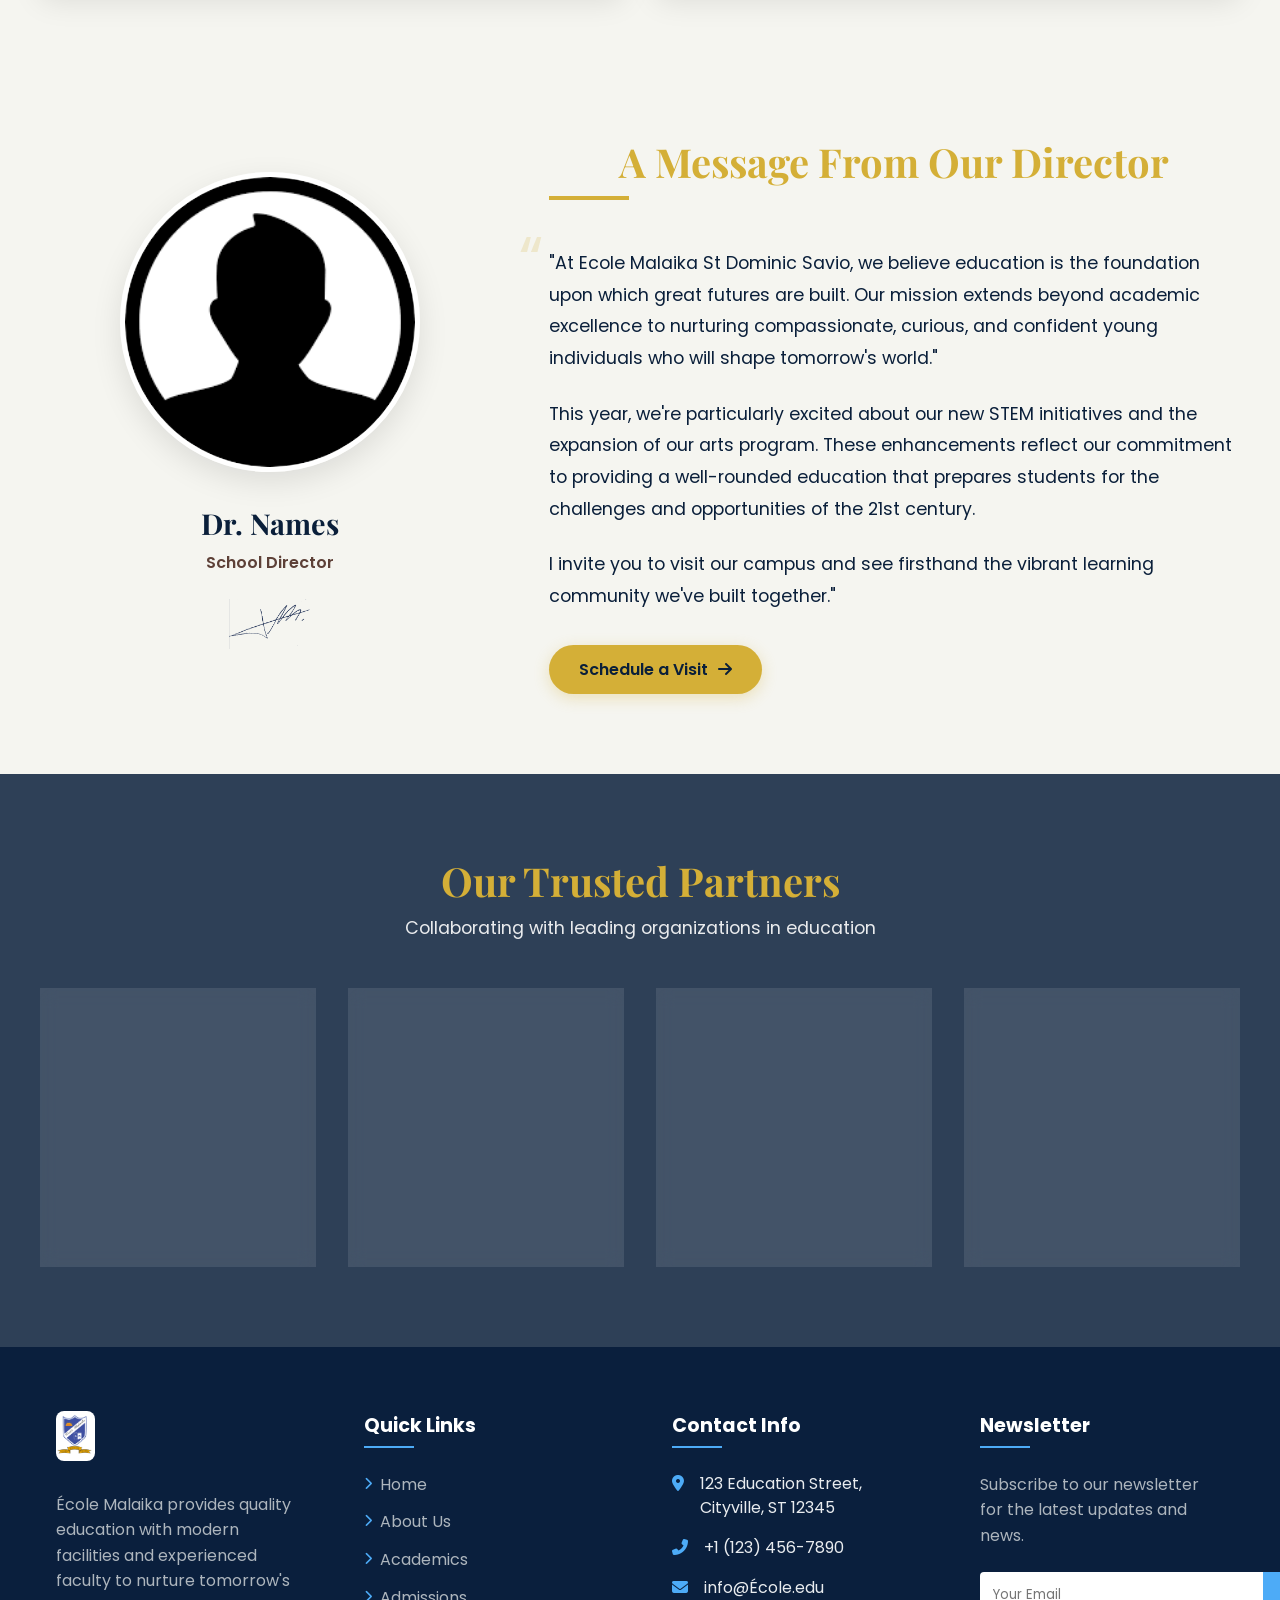
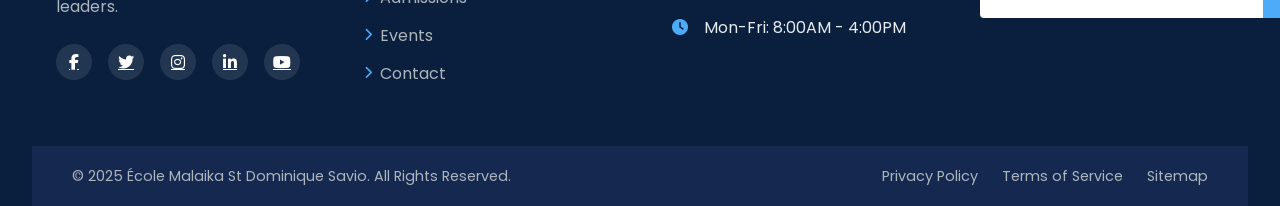
==== commit 05cac311: "Update index.html" ====
--- a/index.html
+++ b/index.html
@@ -35,7 +35,7 @@
                 <li class="nav-item has-dropdown">
                     <a href="#">About Us</a>
                     <div class="dropdown">
-                        <a href="Index.html"><i class="fas fa-door-open"></i> Welcome</a>
+                        <a href="index.html"><i class="fas fa-door-open"></i> Welcome</a>
                         <a href="M_V.html"><i class="fas fa-bullseye"></i> Mission & Vision</a>
                         <a href="Why_Us.html"><i class="fas fa-star"></i> Why Us?</a>
                         <a href="#"><i class="fas fa-users"></i> Staff</a>
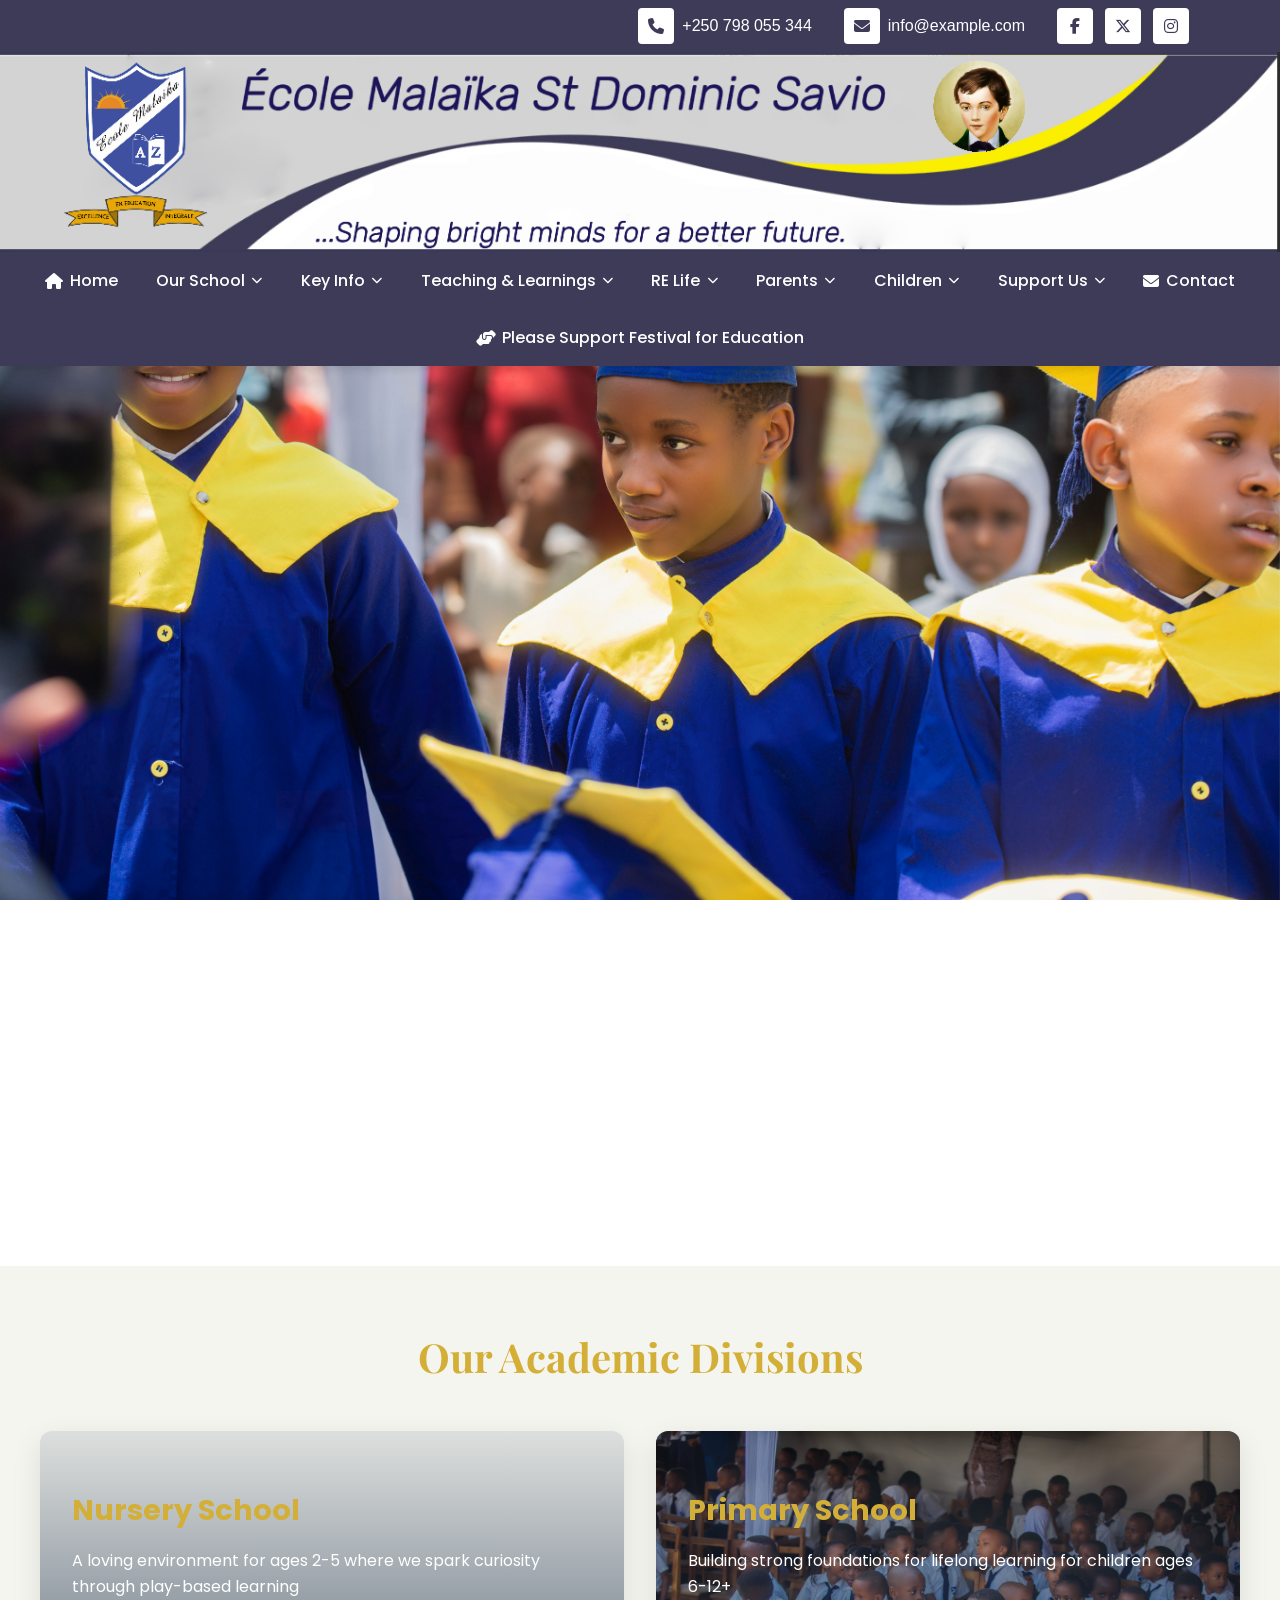
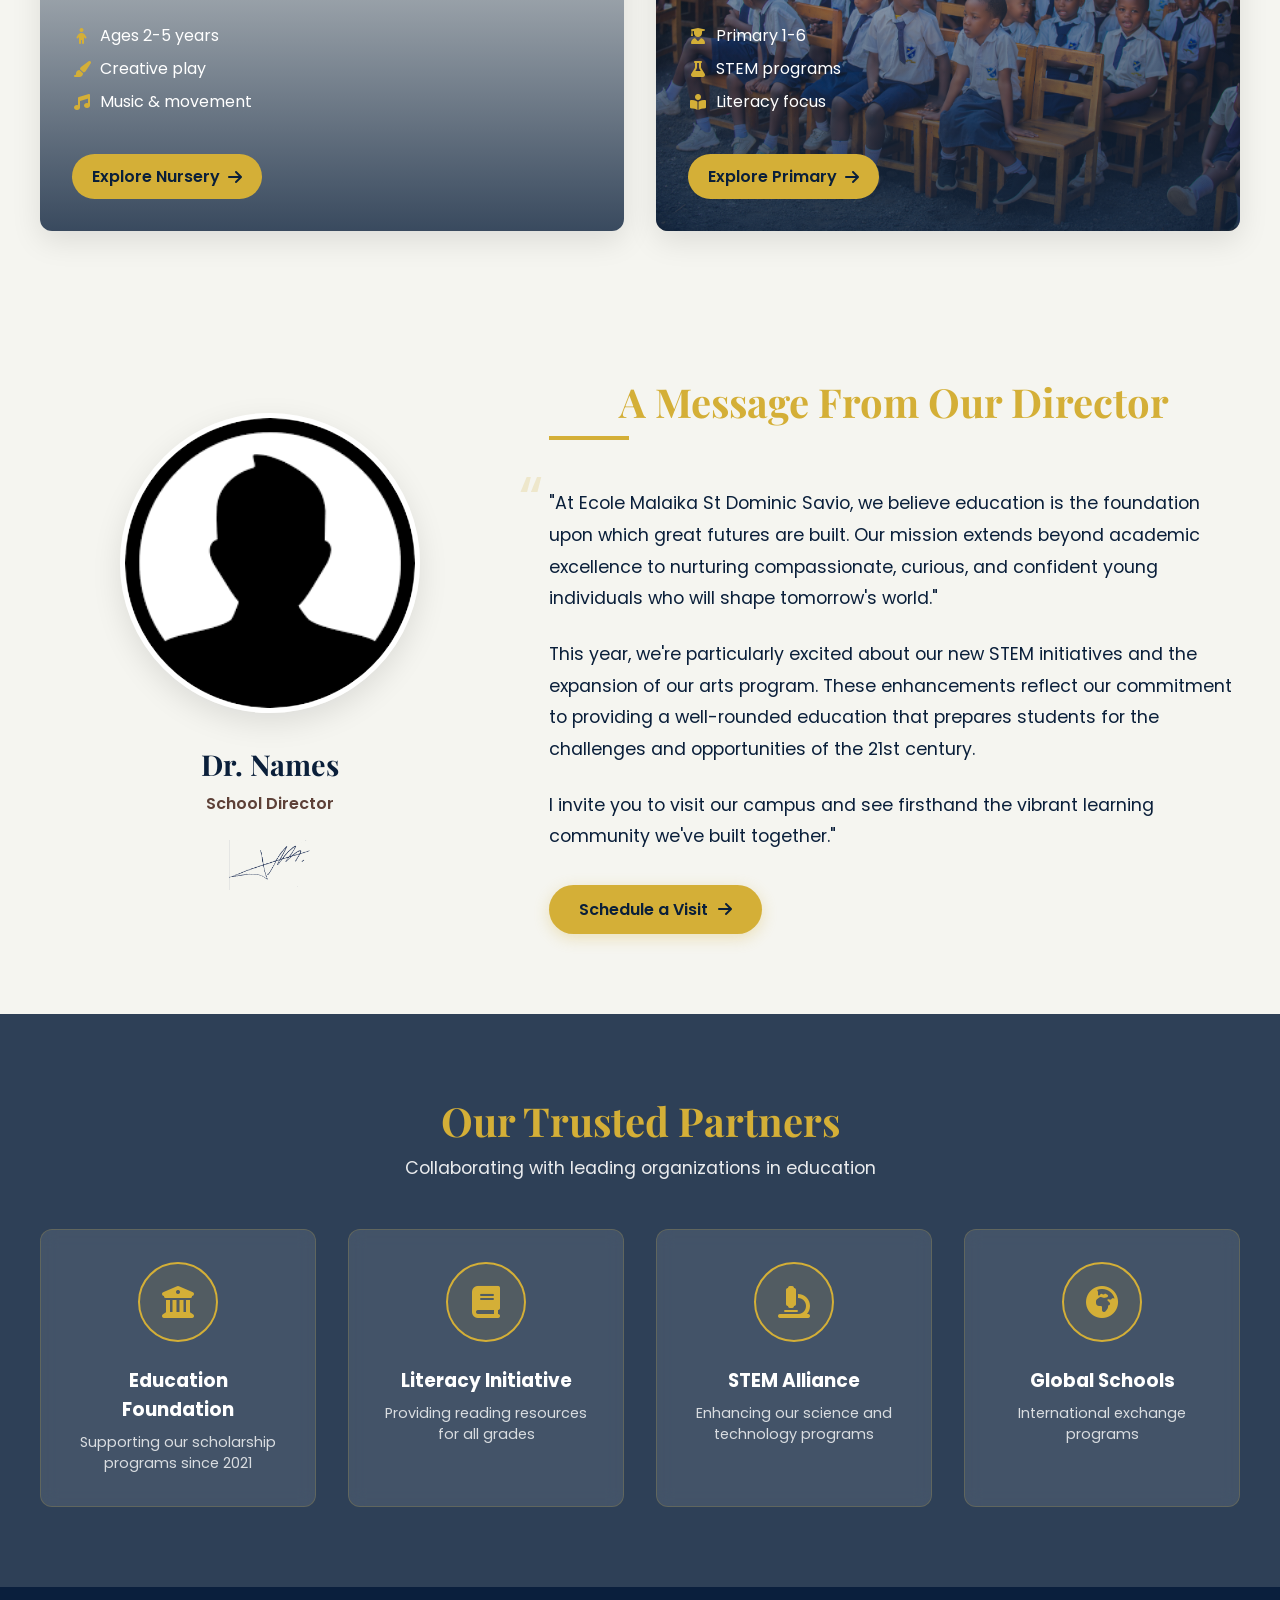
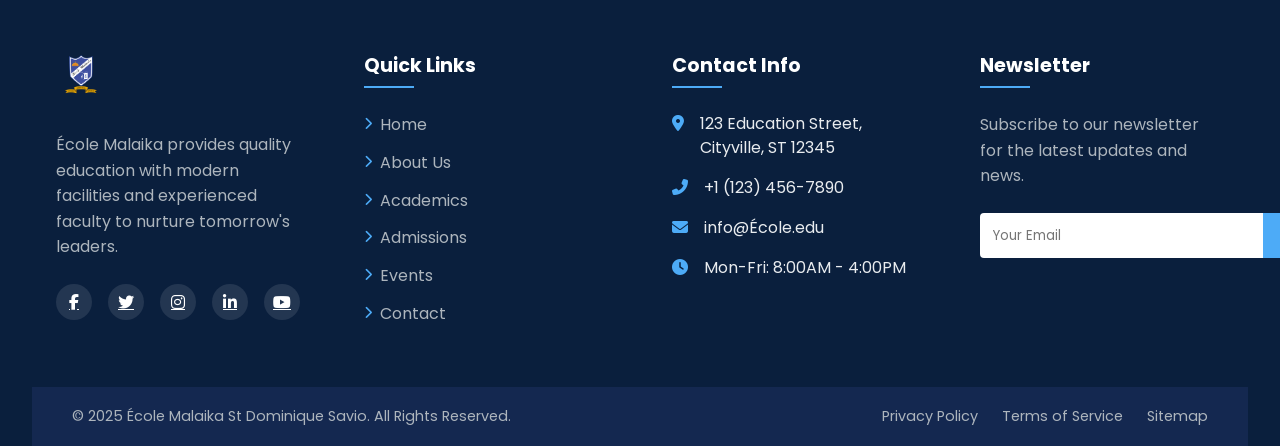
==== commit 653eb5eb: "Update and rename Index.html to index.html" ====
--- a/index.html
+++ b/index.html
@@ -5,6 +5,13 @@
     <meta name="viewport" content="width=device-width, initial-scale=1.0">
     <title>Ecole Malaika Saint Dominic Savio | Excellence in Education</title>
     <link rel="stylesheet" href="https://cdnjs.cloudflare.com/ajax/libs/font-awesome/6.4.0/css/all.min.css">
+    
+  <link rel="stylesheet" href="https://cdnjs.cloudflare.com/ajax/libs/font-awesome/6.5.0/css/all.min.css">
+  
+  
+    <!-- Google Fonts -->
+    <link href="https://fonts.googleapis.com/css2?family=Montserrat:wght@400;600&family=Playfair+Display:wght@700&display=swap" rel="stylesheet">
+
     <link href="https://fonts.googleapis.com/css2?family=Playfair+Display:wght@700;900&family=Poppins:wght@400;600;700&display=swap" rel="stylesheet">
 
 
@@ -12,139 +19,173 @@
 
 </head>
 <body>
-    <!-- World-Class Header -->
-    <div class="header-container">
-        <div class="top-banner">
-            <div class="logo-container">
-                <img src="Malaika LOGO.png" alt="Ecole Malaika Logo" class="school-logo">
-            </div>
-            
-            <div class="school-info">
-                <h1 class="school-name">ÉCOLE MALAIKA <span class="school-subtitle">SAINT DOMINIC SAVIO</span></h1>
-                <p class="motto">Empowering Minds, Nourishing Souls</p>
-            </div>
-            
-            <div class="dominique-container">
-                <img src="DMlogo.jpg" alt="Saint Dominic Savio" class="dominique-image">
-            </div>
-        </div>
-        
-        <nav class="nav-container">
-            <button class="mobile-menu-btn" id="mobileMenuBtn"><i class="fas fa-bars"></i> Menu</button>
-            <ul class="nav-menu" id="navMenu">
-                <li class="nav-item has-dropdown">
-                    <a href="#">About Us</a>
-                    <div class="dropdown">
-                        <a href="index.html"><i class="fas fa-door-open"></i> Welcome</a>
-                        <a href="M_V.html"><i class="fas fa-bullseye"></i> Mission & Vision</a>
-                        <a href="Why_Us.html"><i class="fas fa-star"></i> Why Us?</a>
-                        <a href="#"><i class="fas fa-users"></i> Staff</a>
-                        <a href="#"><i class="fas fa-pray"></i> Faith</a>
-                        <a href="#"><i class="fas fa-landmark"></i> Our History</a>
-                        <a href="#"><i class="fas fa-file-alt"></i> School Policies</a>
-                    </div>
-                </li>
-                
-                <li class="nav-item has-dropdown">
-                    <a href="#">Admissions</a>
-                    <div class="dropdown">
-                        <a href="#"><i class="fas fa-question-circle"></i> Why Our School?</a>
-                        <a href="#"><i class="fas fa-video"></i> Videos</a>
-                        <a href="#"><i class="fas fa-map-marked-alt"></i> Virtual Tour</a>
-                        <a href="#"><i class="fas fa-money-bill-wave"></i> Tuition</a>
-                        <a href="#"><i class="fas fa-clipboard-list"></i> Admissions Process</a>
-                        <a href="#"><i class="fas fa-quote-left"></i> Testimonials</a>
-                    </div>
-                </li>
-                
-                <li class="nav-item has-dropdown">
-                    <a href="#">Academics</a>
-                    <div class="dropdown mega-dropdown">
-                        <div class="mega-column">
-                            <h4><i class="fas fa-graduation-cap"></i> Programs</h4>
-                            <a href="#"><i class="fas fa-book"></i> Curriculum</a>
-                            <a href="#"><i class="fas fa-list-alt"></i> Guidelines</a>
-                            <a href="#"><i class="fas fa-tools"></i> Resources</a>
-                            <a href="#"><i class="fas fa-sun"></i> Summer Work</a>
-                        </div>
-                        
-                        <div class="mega-column">
-                            <h4><i class="fas fa-layer-group"></i> Grade Levels</h4>
-                            <a href="#"><i class="fas fa-baby"></i> Nursery 1-2</a>
-                            <a href="#"><i class="fas fa-user-graduate"></i> Primary 1-3</a>
-                            <a href="#"><i class="fas fa-user-graduate"></i> Primary 4-6</a>
-                        </div>
-                        
-                        <div class="mega-column">
-                            <h4><i class="fas fa-star"></i> Specialties</h4>
-                            <a href="#"><i class="fas fa-book-reader"></i> Library</a>
-                            <a href="#"><i class="fas fa-palette"></i> Art</a>
-                            <a href="#"><i class="fas fa-running"></i> Physical Education</a>
-                            <a href="#"><i class="fas fa-music"></i> Music</a>
-                        </div>
-                    </div>
-                </li>
-                
-                <li class="nav-item"><a href="#"><i class="fas fa-calendar-alt"></i> Events</a></li>
-                <li class="nav-item"><a href="#"><i class="fas fa-images"></i> Gallery</a></li>
-                <li class="nav-item"><a href="#"><i class="fas fa-newspaper"></i> News</a></li>
-                <li class="nav-item"><a href="#"><i class="fas fa-envelope"></i> Contact</a></li>
-            </ul>
-        </nav>
-    </div>
-
-
-
-
-
-
-
-<!-- Slideshow Section with Performance Optimizations -->
-<section class="hero-slideshow">
-    <div class="slideshow-container">
-        <!-- Slide 1 - Added loading="lazy" and placeholder -->
-        <div class="slide active">
-            <div class="slide-image" 
-                 style="background-image: url('images/Burner.JPG');">
-            </div>
-            <div class="slide-content">
-                <h2 class="slide-title animate__animated animate__fadeInDown">Quality Education</h2>
-                <p class="slide-text animate__animated animate__fadeInUp">Our modern classrooms foster creativity and learning</p>
-                <a href="#" class="slide-btn animate__animated animate__fadeInUp">Learn More</a>
-            </div>
-        </div>
-        
-        <!-- Slide 2 -->
-        <div class="slide">
-            <div class="slide-image" 
-                 style="background-image: url('images/PXL_20230125_065159879.jpg');">
-            </div>
-            <div class="slide-content">
-                <h2 class="slide-title animate__animated animate__fadeInDown">Sports Excellence</h2>
-                <p class="slide-text animate__animated animate__fadeInUp">Developing champions on and off the field</p>
-                <a href="#" class="slide-btn animate__animated animate__fadeInUp">Our Programs</a>
-            </div>
-        </div>
-        
-        <!-- Slide 3 -->
-        <div class="slide">
-            <div class="slide-image" 
-                 style="background-image: url('images/QPhotos70914.JPG');">
-            </div>
-            <div class="slide-content">
-                <h2 class="slide-title animate__animated animate__fadeInDown">World-Class Facilities</h2>
-                <p class="slide-text animate__animated animate__fadeInUp">State-of-the-art learning environments</p>
-                <a href="#" class="slide-btn animate__animated animate__fadeInUp">Take a Tour</a>
-            </div>
-        </div>
-    </div>
-    
-    <div class="slide-nav">
-        <button class="slide-nav-btn active" aria-label="Show slide 1"></button>
-        <button class="slide-nav-btn" aria-label="Show slide 2"></button>
-        <button class="slide-nav-btn" aria-label="Show slide 3"></button>
-    </div>
-</section>
+
+
+
+<!-- Top Bar with Right-Aligned Icons -->
+<div style="background-color:#3e3b58; padding: 8px 16px; display: flex; justify-content: flex-end; align-items: center; gap: 32px; flex-wrap: wrap; font-family: sans-serif; font-size: 14px;">
+
+  <!-- Phone -->
+  <div style="display: flex; align-items: center; gap: 8px;">
+    <div style="width: 36px; height: 36px; background-color: white; display: flex; align-items: center; justify-content: center; border-radius: 4px;">
+      <i class="fas fa-phone" style="color: #3e3b58; font-size: 16px;"></i>
+    </div>
+    <span style="color: white; font-size: 16px;">+250 798 055 344</span>
+  </div>
+
+  <!-- Email -->
+  <div style="display: flex; align-items: center; gap: 8px;">
+    <div style="width: 36px; height: 36px; background-color: white; display: flex; align-items: center; justify-content: center; border-radius: 4px;">
+      <i class="fas fa-envelope" style="color: #3e3b58; font-size: 16px;"></i>
+    </div>
+    <span style="color: white; font-size: 16px;">info@example.com</span>
+  </div>
+
+  <!-- Social Icons -->
+  <div style="display: flex; align-items: center; gap: 12px;">
+    <div style="width: 36px; height: 36px; background-color: white; display: flex; align-items: center; justify-content: center; border-radius: 4px;">
+      <i class="fab fa-facebook-f" style="color: #3e3b58; font-size: 16px;"></i>
+    </div>
+    <div style="width: 36px; height: 36px; background-color: white; display: flex; align-items: center; justify-content: center; border-radius: 4px;">
+      <i class="fab fa-x-twitter" style="color: #3e3b58; font-size: 16px;"></i>
+    </div>
+    <div style="width: 36px; height: 36px; background-color: white; display: flex; align-items: center; justify-content: center; border-radius: 4px; margin-right: 75px;">
+      <i class="fab fa-instagram" style="color: #3e3b58; font-size: 16px;"></i>
+    </div>
+  </div>
+
+</div>
+
+
+<!-- Fully Responsive Banner -->
+<div style="width: 100%; max-height: 220px; overflow: hidden;">
+  <img 
+    src="NBZ.png" 
+    alt="Website Banner" 
+    style="width: 100%; height: auto; display: block; object-fit: cover;" 
+  />
+</div>
+
+ 
+<div class="nav-container">
+    <button class="mobile-menu-btn" id="mobileMenuBtn"><i class="fas fa-bars"></i> Menu</button>
+    <ul class="nav-menu" id="navMenu">
+      <li class="nav-item"><a href="Index.html"><i class="fas fa-home"></i> Home</a></li>
+  
+  
+      <li class="nav-item has-dropdown">
+        <a href="#">Our School <i class="fas fa-chevron-down dropdown-icon"></i></a>
+        <div class="dropdown">
+          <a href="academisation.html"><i class="fas fa-comments"></i> Academisation Consultation</a>
+          <a href="inspection.html"><i class="fas fa-clipboard-check"></i> School Inspection & Performance Reports</a>
+          <a href="visitor.html"><i class="fas fa-map"></i> Visitor Info</a>
+          <a href="MV.html"><i class="fas fa-bullseye"></i> Vision & Mission</a>
+          <a href="Let.html"><i class="fas fa-door-open"></i> Let Our School</a>
+          <a href="#"><i class="fas fa-envelope-open"></i> Staff Emails Login</a>
+          <a href="#"><i class="fas fa-university"></i> Modern Britain</a>
+          <a href="#"><i class="fas fa-users"></i> Staff</a>
+          <a href="#"><i class="fas fa-briefcase"></i> Vacancies</a>
+        </div>
+      </li>
+  
+      <li class="nav-item has-dropdown">
+        <a href="#">Key Info <i class="fas fa-chevron-down dropdown-icon"></i></a>
+        <div class="dropdown">
+          <a href="#"><i class="fas fa-sign-in-alt"></i> Admissions</a>
+          <a href="#"><i class="fas fa-file-alt"></i> School Policies</a>
+          <a href="#"><i class="fas fa-hand-holding-usd"></i> Catchup Funding</a>
+          <a href="#"><i class="fas fa-coins"></i> Pupil Premium</a>
+          <a href="#"><i class="fas fa-running"></i> Sports Premium</a>
+          <a href="#"><i class="fas fa-balance-scale"></i> Equality Statement</a>
+          <a href="#"><i class="fas fa-piggy-bank"></i> Financial Info</a>
+          <a href="#"><i class="fas fa-lock"></i> GDPR</a>
+        </div>
+      </li>
+  
+      <li class="nav-item has-dropdown">
+        <a href="#">Teaching & Learnings <i class="fas fa-chevron-down dropdown-icon"></i></a>
+        <div class="dropdown">
+          <a href="#"><i class="fas fa-book"></i> Curriculum</a>
+          <a href="#"><i class="fas fa-clipboard-list"></i> Assessment</a>
+          <a href="#"><i class="fas fa-clock"></i> School Day</a>
+          <a href="#"><i class="fas fa-chalkboard-teacher"></i> Class Pages</a>
+          <a href="#"><i class="fas fa-heart"></i> SEN</a>
+          <a href="#"><i class="fas fa-star"></i> Clubs</a>
+          <a href="#"><i class="fas fa-smile-beam"></i> Wellbeing</a>
+        </div>
+      </li>
+  
+      <li class="nav-item has-dropdown">
+        <a href="#">RE Life <i class="fas fa-chevron-down dropdown-icon"></i></a>
+        <div class="dropdown">
+          <a href="#">Whole School RE Provision Map</a>
+          <a href="#">Catholic Life & Mission</a>
+          <a href="#">Religious Education</a>
+          <a href="#">Collective Worship</a>
+          <a href="#">Self Reflection - Evaluation</a>
+          <a href="#">Parental Engagement</a>
+          <a href="#">Worship Diary</a>
+        </div>
+      </li>
+  
+      <li class="nav-item has-dropdown">
+        <a href="#">Parents <i class="fas fa-chevron-down dropdown-icon"></i></a>
+        <div class="dropdown">
+          <a href="#">School Prospectus</a>
+          <a href="#">Term Dates 2024/2025</a>
+          <a href="#">Newsletters</a>
+          <a href="#">Dinner Menu</a>
+          <a href="#">Free School Meals (FSM)</a>
+          <a href="#">School Uniform</a>
+          <a href="#">Forms & Links</a>
+          <a href="#">Communication</a>
+          <a href="#">Parent Code of Conduct</a>
+          <a href="#">Online Safety</a>
+          <a href="#">Help Your Child</a>
+          <a href="#">PFA 2024-25</a>
+          <a href="#">Parents Workshops</a>
+        </div>
+      </li>
+  
+      <li class="nav-item has-dropdown">
+        <a href="#">Children <i class="fas fa-chevron-down dropdown-icon"></i></a>
+        <div class="dropdown">
+          <a href="#">School Council</a>
+          <a href="#">Curriculum Events</a>
+        </div>
+      </li>
+  
+      <li class="nav-item has-dropdown">
+        <a href="#">Support Us <i class="fas fa-chevron-down dropdown-icon"></i></a>
+        <div class="dropdown">
+          <a href="#">Alumni</a>
+          <a href="#">Cardinals Care Campaign</a>
+          <a href="#">Fundraising</a>
+          <a href="#">Gala</a>
+          <a href="#">Jog A Thon</a>
+          <a href="#">PTO Events</a>
+        </div>
+      </li>
+  
+      <li class="nav-item"><a href="#"><i class="fas fa-envelope"></i> Contact</a></li>
+      <li class="nav-item"><a href="#"><i class="fas fa-hands-helping"></i> Please Support Festival for Education</a></li>
+    </ul>
+  </div>
+  
+
+
+
+
+
+<!-- Clean Hero Video Background -->
+<section class="hero-video">
+    <video autoplay muted loop playsinline class="background-video">
+      <source src="Mustard Seed Preschool - Promo.mp4" type="video/mp4">
+      Your browser does not support the video tag.
+    </video>
+  </section>
+  
+
 
 
 
@@ -310,7 +351,7 @@
         <!-- School Info Column -->
         <div class="footer-column">
             <div class="footer-logo">
-                <img src="Malaika LOGO.png" alt="School Logo" style="border-radius: 8px;">
+                <img src="Logo.png" alt="School Logo" style="border-radius: 8px;">
             </div>
             <p class="footer-description">
                 École Malaika provides quality education with modern facilities and experienced faculty to nurture tomorrow's leaders.
@@ -385,53 +426,31 @@
 </footer>
 
 
-    <script>
-        document.addEventListener('DOMContentLoaded', function() {
-            const mobileBtn = document.getElementById('mobileMenuBtn');
-            const navMenu = document.getElementById('navMenu');
-            const navItems = document.querySelectorAll('.nav-item.has-dropdown');
-            
-            mobileBtn.addEventListener('click', function(e) {
-                e.stopPropagation();
-                navMenu.classList.toggle('active');
-                this.innerHTML = navMenu.classList.contains('active') 
-                    ? '<i class="fas fa-times"></i> Close' 
-                    : '<i class="fas fa-bars"></i> Menu';
-            });
-            
-            navItems.forEach(item => {
-                const link = item.querySelector('a');
-                link.addEventListener('click', function(e) {
-                    if (window.innerWidth <= 992) {
-                        e.preventDefault();
-                        const wasActive = item.classList.contains('active');
-                        document.querySelectorAll('.nav-item.has-dropdown').forEach(el => {
-                            el.classList.remove('active');
-                        });
-                        if (!wasActive) item.classList.add('active');
-                    }
-                });
-            });
-            
-            document.addEventListener('click', function(e) {
-                if (!navMenu.contains(e.target) && !mobileBtn.contains(e.target)) {
-                    navMenu.classList.remove('active');
-                    mobileBtn.innerHTML = '<i class="fas fa-bars"></i> Menu';
-                    navItems.forEach(item => item.classList.remove('active'));
-                }
-            });
-            
-            window.addEventListener('resize', function() {
-                if (window.innerWidth > 992) {
-                    navMenu.classList.remove('active');
-                    mobileBtn.innerHTML = '<i class="fas fa-bars"></i> Menu';
-                }
-            });
+<script>
+    document.addEventListener("DOMContentLoaded", function () {
+      const mobileMenuBtn = document.getElementById("mobileMenuBtn");
+      const navMenu = document.getElementById("navMenu");
+    
+      mobileMenuBtn.addEventListener("click", () => {
+        navMenu.classList.toggle("show");
+      });
+    
+      const dropdownToggles = document.querySelectorAll(".nav-item.has-dropdown > a");
+    
+      dropdownToggles.forEach(toggle => {
+        toggle.addEventListener("click", function (e) {
+          if (window.innerWidth < 992) {
+            e.preventDefault();
+            const parent = this.parentElement;
+            parent.classList.toggle("active");
+          }
         });
+      });
+    });
     </script>
-
-
-<script src="scripts.js"></script>
+    
+    
+    <script src="scripts.js"></script>
 
 </body>
 </html>
--- a/styles.css
+++ b/styles.css
@@ -20,517 +20,366 @@
     background-color: white;
 }
 
-/* Premium Header Container */
-.header-container {
-    width: 100%;
-    background: var(--navy);
+.artistic-banner {
     position: relative;
-    box-shadow: 0 10px 30px rgba(0,0,0,0.2);
-}
-
-/* Elegant Top Banner */
-.top-banner {
+    background: linear-gradient(145deg, #ffffff 50%, #f3f7fc);
+    padding: 4rem 2rem 6rem;
+    overflow: hidden;
+    box-shadow: 0 10px 30px rgba(0, 0, 0, 0.1);
+  }
+  
+  .banner-content {
     display: flex;
+    align-items: center;
     justify-content: space-between;
-    align-items: center;
-    padding: 2rem 4rem;
+    flex-wrap: wrap;
     position: relative;
-    max-width: 1600px;
+    z-index: 2;
+    gap: 2.5rem;
+  }
+  
+  /* School Logo */
+  .left-logo .logo-img {
+    height: 150px;
+    object-fit: contain;
+    filter: drop-shadow(0 5px 15px rgba(0, 0, 0, 0.2));
+  }
+  
+  /* Student Circular Image */
+  .right-photo .student-circle {
+    width: 150px;
+    height: 150px;
+    border-radius: 50%;
+    border: 6px solid #D4AF37;
+    box-shadow: 0 8px 20px rgba(0, 0, 0, 0.3);
+    object-fit: cover;
+  }
+  
+  /* Center Text */
+  .center-text {
+    flex: 1;
+    text-align: center;
+    padding: 0 1rem;
+  }
+  
+  .center-text h1 {
+    font-family: 'Playfair Display', serif;
+    font-size: 2.8rem;
+    font-weight: 800;
+    color: #1a4b88;
+    margin-bottom: 0.75rem;
+    text-shadow: 1px 1px 6px rgba(0, 0, 0, 0.05);
+  }
+  
+  .center-text p {
+    font-family: 'Open Sans', sans-serif;
+    font-size: 1.2rem;
+    font-style: italic;
+    color: #555;
+    max-width: 600px;
     margin: 0 auto;
-}
-
-.top-banner::before {
+    opacity: 0.95;
+  }
+  
+  /* Artistic Background Layer */
+  .decor-layer {
+    position: absolute;
+    inset: 0;
+    z-index: 1;
+    background: radial-gradient(ellipse at top left, rgba(26, 75, 136, 0.3), transparent 70%),
+                radial-gradient(ellipse at bottom right, rgba(212, 175, 55, 0.3), transparent 70%),
+                linear-gradient(to bottom right, transparent, rgba(255, 255, 255, 0.3));
+    mask-image: radial-gradient(circle at 50% 50%, white 60%, transparent 100%);
+  }
+  
+  /* Artistic Lines using Pseudo Elements */
+  .artistic-banner::before,
+  .artistic-banner::after {
     content: "";
     position: absolute;
-    bottom: 0;
+    border-radius: 50%;
+    z-index: 0;
+  }
+  
+  .artistic-banner::before {
+    width: 600px;
+    height: 600px;
+    background: radial-gradient(circle, rgba(26, 75, 136, 0.2), transparent);
+    bottom: -200px;
+    left: -150px;
+    transform: rotate(20deg);
+  }
+  
+  .artistic-banner::after {
+    width: 500px;
+    height: 500px;
+    background: radial-gradient(circle, rgba(212, 175, 55, 0.2), transparent);
+    top: -150px;
+    right: -100px;
+    transform: rotate(-15deg);
+  }
+
+
+  /* Core styles from earlier remain... */
+
+@media (max-width: 1024px) {
+    .center-text h1 {
+      font-size: 2.2rem;
+    }
+  
+    .center-text p {
+      font-size: 1.05rem;
+      padding: 0 1rem;
+    }
+  
+    .left-logo .logo-img,
+    .right-photo .student-circle {
+      height: 120px;
+      width: 120px;
+    }
+  }
+  
+  @media (max-width: 768px) {
+    .banner-content {
+      flex-direction: column;
+      align-items: center;
+      gap: 1.8rem;
+      text-align: center;
+    }
+  
+    .left-logo,
+    .right-photo {
+      order: 1;
+    }
+  
+    .center-text {
+      order: 2;
+      padding: 0 1rem;
+    }
+  
+    .center-text h1 {
+      font-size: 1.8rem;
+    }
+  
+    .center-text p {
+      font-size: 1rem;
+    }
+  
+    .left-logo .logo-img,
+    .right-photo .student-circle {
+      height: 100px;
+      width: 100px;
+    }
+  }
+  
+  @media (max-width: 480px) {
+    .center-text h1 {
+      font-size: 1.5rem;
+      line-height: 1.4;
+    }
+  
+    .center-text p {
+      font-size: 0.95rem;
+      line-height: 1.6;
+    }
+  
+    .artistic-banner {
+      padding: 2.5rem 1rem 4rem;
+      border-radius: 0 0 60px 60px;
+    }
+  
+    .left-logo .logo-img,
+    .right-photo .student-circle {
+      height: 85px;
+      width: 85px;
+    }
+  }
+  
+    
+
+
+@import url('https://fonts.googleapis.com/css2?family=Roboto:wght@400;500;700&display=swap');
+
+.nav-container {
+    background-color: #3e3b58;
+    color: white;
+    position: relative;
+    z-index: 1000;
+    box-shadow: 0 4px 8px rgba(0,0,0,0.1);
+  }
+
+  .nav-menu {
+    display: flex;
+    flex-wrap: wrap;
+    justify-content: center;
+    list-style: none;
+    padding: 0;
+    margin: 0;
+  }
+
+  .nav-item {
+    position: relative;
+  }
+
+  .nav-item > a {
+    display: flex;
+    align-items: center;
+    gap: 0.4rem;
+    padding: 1rem 1.2rem;
+    text-decoration: none;
+    color: white;
+    font-weight: 500;
+    transition: background 0.3s ease;
+  }
+
+  .nav-item > a:hover {
+    background-color: #457b9d;
+    border-radius: 4px;
+  }
+
+  .nav-item.has-dropdown > a .dropdown-icon {
+    font-size: 0.7rem;
+    transition: transform 0.3s ease;
+  }
+
+  .nav-item.has-dropdown.active > a .dropdown-icon {
+    transform: rotate(180deg);
+  }
+
+  .has-dropdown .dropdown {
+    display: none;
+    position: absolute;
+    background-color: #1d3557;
+    top: 100%;
+    left: 0;
+    min-width: 250px;
+    box-shadow: 0 8px 16px rgba(0,0,0,0.2);
+    padding: 0.5rem 0;
+    z-index: 999;
+    flex-direction: column;
+  }
+
+  .has-dropdown:hover .dropdown {
+    display: flex;
+  }
+
+  .dropdown a {
+    padding: 0.75rem 1.2rem;
+    color: white;
+    display: flex;
+    align-items: center;
+    gap: 0.5rem;
+    text-decoration: none;
+    transition: background 0.3s ease;
+  }
+
+  .dropdown a:hover {
+    background-color: #457b9d;
+  }
+
+  .mega-dropdown {
+    display: none;
+    position: absolute;
+    background-color: #1d3557;
+    top: 100%;
     left: 0;
     width: 100%;
-    height: 1px;
-    background: linear-gradient(90deg, transparent, var(--gold), transparent);
-    opacity: 0.3;
-}
-
-.logo-container {
-    flex: 0 0 180px;
+    padding: 2rem;
+    box-shadow: 0 8px 16px rgba(0,0,0,0.2);
+    justify-content: space-around;
+    flex-wrap: wrap;
+  }
+
+  .has-dropdown:hover .mega-dropdown {
+    display: flex;
+  }
+
+  .mega-column {
+    flex: 1 1 200px;
+    margin: 1rem;
+  }
+
+  .mega-column h4 {
+    color: #a8dadc;
+    margin-bottom: 1rem;
+  }
+
+  .mega-column a {
+    display: block;
+    padding: 0.5rem 0;
+    color: white;
+    text-decoration: none;
+  }
+
+  .mega-column a:hover {
+    color: #f1faee;
+    text-decoration: underline;
+  }
+
+  .mobile-menu-btn {
+    display: none;
+    background: none;
+    border: none;
+    color: white;
+    font-size: 1.2rem;
+    padding: 1rem;
+    cursor: pointer;
+  }
+
+  @media (max-width: 991px) {
+    .mobile-menu-btn {
+      display: block;
+    }
+
+    .nav-menu {
+      flex-direction: column;
+      display: none;
+      background-color: #1d3557;
+    }
+
+    .nav-menu.show {
+      display: flex;
+    }
+
+    .has-dropdown .dropdown,
+    .has-dropdown:hover .dropdown,
+    .has-dropdown .mega-dropdown,
+    .has-dropdown:hover .mega-dropdown {
+      position: static;
+      display: none;
+    }
+
+    .has-dropdown.active .dropdown,
+    .has-dropdown.active .mega-dropdown {
+      display: flex;
+      flex-direction: column;
+    }
+
+    .dropdown, .mega-dropdown {
+      padding-left: 1.5rem;
+    }
+  }
+
+
+
+  .hero-video {
     position: relative;
-    z-index: 2;
-}
-
-.school-logo {
-    width: 160px;
-    height: 160px;
-    object-fit: contain;
-    border-radius: 50%;
-    border: 3px solid var(--gold);
-    box-shadow: 0 10px 25px rgba(0,0,0,0.3);
-    transition: transform 0.4s cubic-bezier(0.2, 0.8, 0.4, 1);
-    background: rgba(255,255,255,0.05);
-    backdrop-filter: blur(5px);
-}
-
-.school-logo:hover {
-    transform: scale(1.05) rotate(-2deg);
-}
-
-.school-info {
-    flex: 1;
-    text-align: center;
-    padding: 0 3rem;
-    position: relative;
-    z-index: 2;
-}
-
-.school-name {
-    font-family: 'Playfair Display', serif;
-    font-weight: 900;
-    font-size: 2.8rem;
-    color: var(--cream);
-    line-height: 1.1;
-    margin-bottom: 0.8rem;
-    letter-spacing: 0.5px;
-    text-shadow: 0 2px 4px rgba(0,0,0,0.3);
-}
-
-.school-subtitle {
-    display: block;
-    font-size: 1.8rem;
-    color: var(--gold);
-    font-weight: 700;
-}
-
-.motto {
-    color: rgba(255,255,255,0.9);
-    font-size: 1.2rem;
-    font-style: italic;
-    position: relative;
-    display: inline-block;
-    padding: 0 2rem;
-}
-
-.motto::before, .motto::after {
-    content: "✧";
-    position: absolute;
-    top: 50%;
-    transform: translateY(-50%);
-    color: var(--gold);
-    opacity: 0.7;
-}
-
-.motto::before { left: 0; }
-.motto::after { right: 0; }
-
-.dominique-container {
-    flex: 0 0 180px;
-    position: relative;
-    z-index: 2;
-}
-
-.dominique-image {
-    width: 160px;
-    height: 160px;
-    object-fit: cover;
-    border-radius: 50%;
-    border: 3px solid var(--gold);
-    box-shadow: 0 10px 25px rgba(0,0,0,0.3);
-    transition: transform 0.4s cubic-bezier(0.2, 0.8, 0.4, 1);
-    filter: sepia(20%) brightness(110%);
-}
-
-.dominique-image:hover {
-    transform: scale(1.05) rotate(2deg);
-}
-
-/* Luxury Navigation Bar */
-.nav-container {
-    background: rgba(10, 31, 58, 0.95);
-    backdrop-filter: blur(8px);
-    border-top: 1px solid rgba(212, 175, 55, 0.1);
-    position: sticky;
-    top: 0;
-    z-index: 1000;
-}
-
-.nav-menu {
-    display: flex;
-    justify-content: center;
-    max-width: 1400px;
-    margin: 0 auto;
-    padding: 0 2rem;
-}
-
-.nav-item {
-    position: relative;
-}
-
-.nav-item::after {
-    content: '';
-    position: absolute;
-    bottom: -10px;
-    left: 0;
+    height: 100vh;
     width: 100%;
-    height: 20px;
-    background: transparent;
-}
-
-.nav-item > a {
-    color: var(--cream);
-    text-decoration: none;
-    padding: 1.5rem 2rem;
-    display: flex;
-    align-items: center;
-    font-weight: 600;
-    transition: all 0.3s ease;
-    position: relative;
-    font-size: 1.1rem;
-    letter-spacing: 0.5px;
-}
-
-.nav-item.has-dropdown > a::after {
-    content: "\f078";
-    font-family: "Font Awesome 6 Free";
-    font-weight: 900;
-    font-size: 0.7rem;
-    margin-left: 8px;
-    transition: transform 0.3s ease;
-}
-
-.nav-item.has-dropdown:hover > a::after {
-    transform: rotate(180deg);
-}
-
-.nav-item > a:hover {
-    color: var(--gold);
-}
-
-/* Premium Dropdown Menus */
-.dropdown {
-    position: absolute;
-    top: 100%;
-    left: 50%;
-    transform: translateX(-50%);
-    background: rgba(10, 31, 58, 0.98);
-    width: 240px;
-    opacity: 0;
-    visibility: hidden;
-    transition: all 0.3s ease;
-    box-shadow: 0 15px 35px rgba(0,0,0,0.3);
-    border-radius: 0 0 8px 8px;
-    border-top: 2px solid var(--gold);
-    padding: 1rem 0;
-    z-index: 1001;
-    pointer-events: none;
-}
-
-.nav-item:hover .dropdown {
-    opacity: 1;
-    visibility: visible;
-    top: calc(100% + 5px);
-    pointer-events: auto;
-}
-
-.mega-dropdown {
-    width: 800px;
-    display: flex;
-    left: 50%;
-    transform: translateX(-50%);
-    padding: 1.5rem;
-}
-
-.mega-column {
-    flex: 1;
-    padding: 0 1rem;
-}
-
-.mega-column h4 {
-    color: var(--gold);
-    font-size: 1.1rem;
-    margin-bottom: 1rem;
-    padding-bottom: 0.5rem;
-    border-bottom: 1px solid rgba(212, 175, 55, 0.3);
-}
-
-.dropdown a {
-    color: rgba(255,255,255,0.9);
-    padding: 0.8rem 2rem;
-    display: block;
-    transition: all 0.2s ease;
-    position: relative;
-    font-size: 0.95rem;
-}
-
-.dropdown a:hover {
-    background: rgba(212, 175, 55, 0.1);
-    color: var(--gold);
-    padding-left: 2.5rem;
-}
-
-.dropdown a i {
-    margin-right: 10px;
-    width: 20px;
-}
-
-/* Mobile Menu */
-.mobile-menu-btn {
-    display: none;
-    background: var(--navy);
-    color: var(--gold);
-    border: none;
-    padding: 1.5rem;
-    font-size: 1.2rem;
-    width: 100%;
-    text-align: center;
-    cursor: pointer;
-    border-bottom: 1px solid rgba(212, 175, 55, 0.2);
-}
-
-@media (max-width: 1200px) {
-    .top-banner { padding: 2rem; }
-    .school-name { font-size: 2.4rem; }
-    .school-subtitle { font-size: 1.5rem; }
-    .mega-dropdown { width: 700px; }
-}
-
-@media (max-width: 992px) {
-    .top-banner {
-        flex-direction: column;
-        text-align: center;
-        padding: 2rem 1.5rem;
-    }
-    
-    .logo-container, .dominique-container { margin-bottom: 1.5rem; }
-    .school-info { padding: 0; margin-bottom: 1.5rem; }
-    
-    .nav-menu {
-        flex-direction: column;
-        display: none;
-        padding: 1rem;
-    }
-
-    .nav-menu.active { display: flex; }
-
-    .dropdown, .mega-dropdown {
-        position: static;
-        width: 100%;
-        transform: none;
-        display: none;
-        box-shadow: none;
-        background: rgba(0,0,0,0.1);
-        opacity: 1;
-        visibility: visible;
-    }
-
-    .mega-dropdown { flex-direction: column; }
-
-    .nav-item.has-dropdown > a::after {
-        content: "\f078";
-        position: absolute;
-        right: 1.5rem;
-    }
-
-    .nav-item.active .dropdown { display: block; }
-    .mobile-menu-btn { display: block; }
-}
-
-@media (max-width: 768px) {
-    .school-name { font-size: 2rem; }
-    .school-subtitle { font-size: 1.3rem; }
-    .motto { font-size: 1rem; }
-    .school-logo, .dominique-image { width: 120px; height: 120px; }
-    .mega-dropdown { width: 100%; }
-}
-
-
-
-
-
-
-
-
-/* Slideshow Styles - Optimized */
-.hero-slideshow {
-    position: relative;
-    width: 100%;
-    height: 80vh;
-    max-height: 800px;
     overflow: hidden;
-    background: var(--navy); /* Fallback */
-}
-
-.slideshow-container {
-    position: relative;
-    width: 100%;
-    height: 100%;
-    isolation: isolate; /* Create new stacking context */
-}
-
-.slide {
+  }
+  
+  .background-video {
     position: absolute;
     top: 0;
     left: 0;
     width: 100%;
     height: 100%;
-    opacity: 0;
-    transition: opacity 1.5s ease-in-out;
-    will-change: opacity; /* Performance hint */
-}
-
-.slide.active {
-    opacity: 1;
-    z-index: 1;
-}
-
-.slide-image {
-    position: absolute;
-    width: 100%;
-    height: 100%;
-    background-size: cover;
-    background-position: center;
-    animation: zoomAnimation 20s linear infinite;
-    transform: scale(1);
-    will-change: transform; /* Performance hint */
-    filter: brightness(0.8); /* Darken bg for better text contrast */
-}
-
-@keyframes zoomAnimation {
-    0%, 100% { transform: scale(1); }
-    50% { transform: scale(1.1); }
-}
-
-.slide-content {
-    position: absolute;
-    bottom: 15%;
-    left: 10%;
-    max-width: 600px;
-    padding: 2rem;
-    background: rgba(10, 31, 58, 0.2); /* Semi-transparent dark bg */
-    backdrop-filter: blur(5px);
-    border-radius: 8px;
-    color: white;
-    z-index: 2;
-}
-
-.slide-title {
-    font-size: clamp(2rem, 4vw, 3rem);
-    margin-bottom: 1rem;
-    color: var(--gold);
-    opacity: 0;
-    animation-delay: 0.5s;
-    text-shadow: 1px 1px 2px rgba(0,0,0,0.5);
-}
-
-.slide-text {
-    font-size: clamp(1rem, 2vw, 1.5rem);
-    margin-bottom: 2rem;
-    opacity: 0;
-    animation-delay: 1s;
-    line-height: 1.5;
-}
-
-.slide-btn {
-    display: inline-block;
-    padding: 12px 30px;
-    background: var(--gold);
-    color: var(--navy);
-    text-decoration: none;
-    font-weight: bold;
-    border-radius: 30px;
-    transition: all 0.3s ease;
-    opacity: 0;
-    animation-delay: 1.5s;
-    border: 2px solid transparent;
-}
-
-.slide-btn:hover {
-    background: white;
-    color: var(--navy);
-    transform: translateY(-3px);
-    box-shadow: 0 5px 15px rgba(0,0,0,0.3);
-    border-color: var(--gold);
-}
-
-.slide-nav {
-    position: absolute;
-    bottom: 30px;
-    left: 50%;
-    transform: translateX(-50%);
-    display: flex;
-    gap: 10px;
-    z-index: 3;
-}
-
-.slide-nav-btn {
-    width: 12px;
-    height: 12px;
-    border-radius: 50%;
-    border: 2px solid var(--gold);
-    background: transparent;
-    cursor: pointer;
-    transition: all 0.3s ease;
-    padding: 0;
-}
-
-.slide-nav-btn.active {
-    background: var(--gold);
-    transform: scale(1.3);
-}
-
-/* Animation Classes - Optimized */
-.animate__animated {
-    animation-fill-mode: both;
-    will-change: transform, opacity;
-}
-
-.animate__fadeInDown {
-    animation-name: fadeInDown;
-    animation-duration: 1s;
-}
-
-.animate__fadeInUp {
-    animation-name: fadeInUp;
-    animation-duration: 1s;
-}
-
-@keyframes fadeInDown {
-    from {
-        opacity: 0;
-        transform: translateY(-20px);
-    }
-    to {
-        opacity: 1;
-        transform: translateY(0);
-    }
-}
-
-@keyframes fadeInUp {
-    from {
-        opacity: 0;
-        transform: translateY(20px);
-    }
-    to {
-        opacity: 1;
-        transform: translateY(0);
-    }
-}
-
-/* Reduced motion preference */
-@media (prefers-reduced-motion: reduce) {
-    .slide-image,
-    .animate__animated {
-        animation: none !important;
-    }
-    
-    .slide {
-        transition: none;
-    }
-}
-
-
-
-
-
-
-
-
+    object-fit: cover;
+    z-index: 0;
+    filter: brightness(0.8); /* adjust brightness if needed */
+  }
+  
 
 
     /* School Divisions Styles */
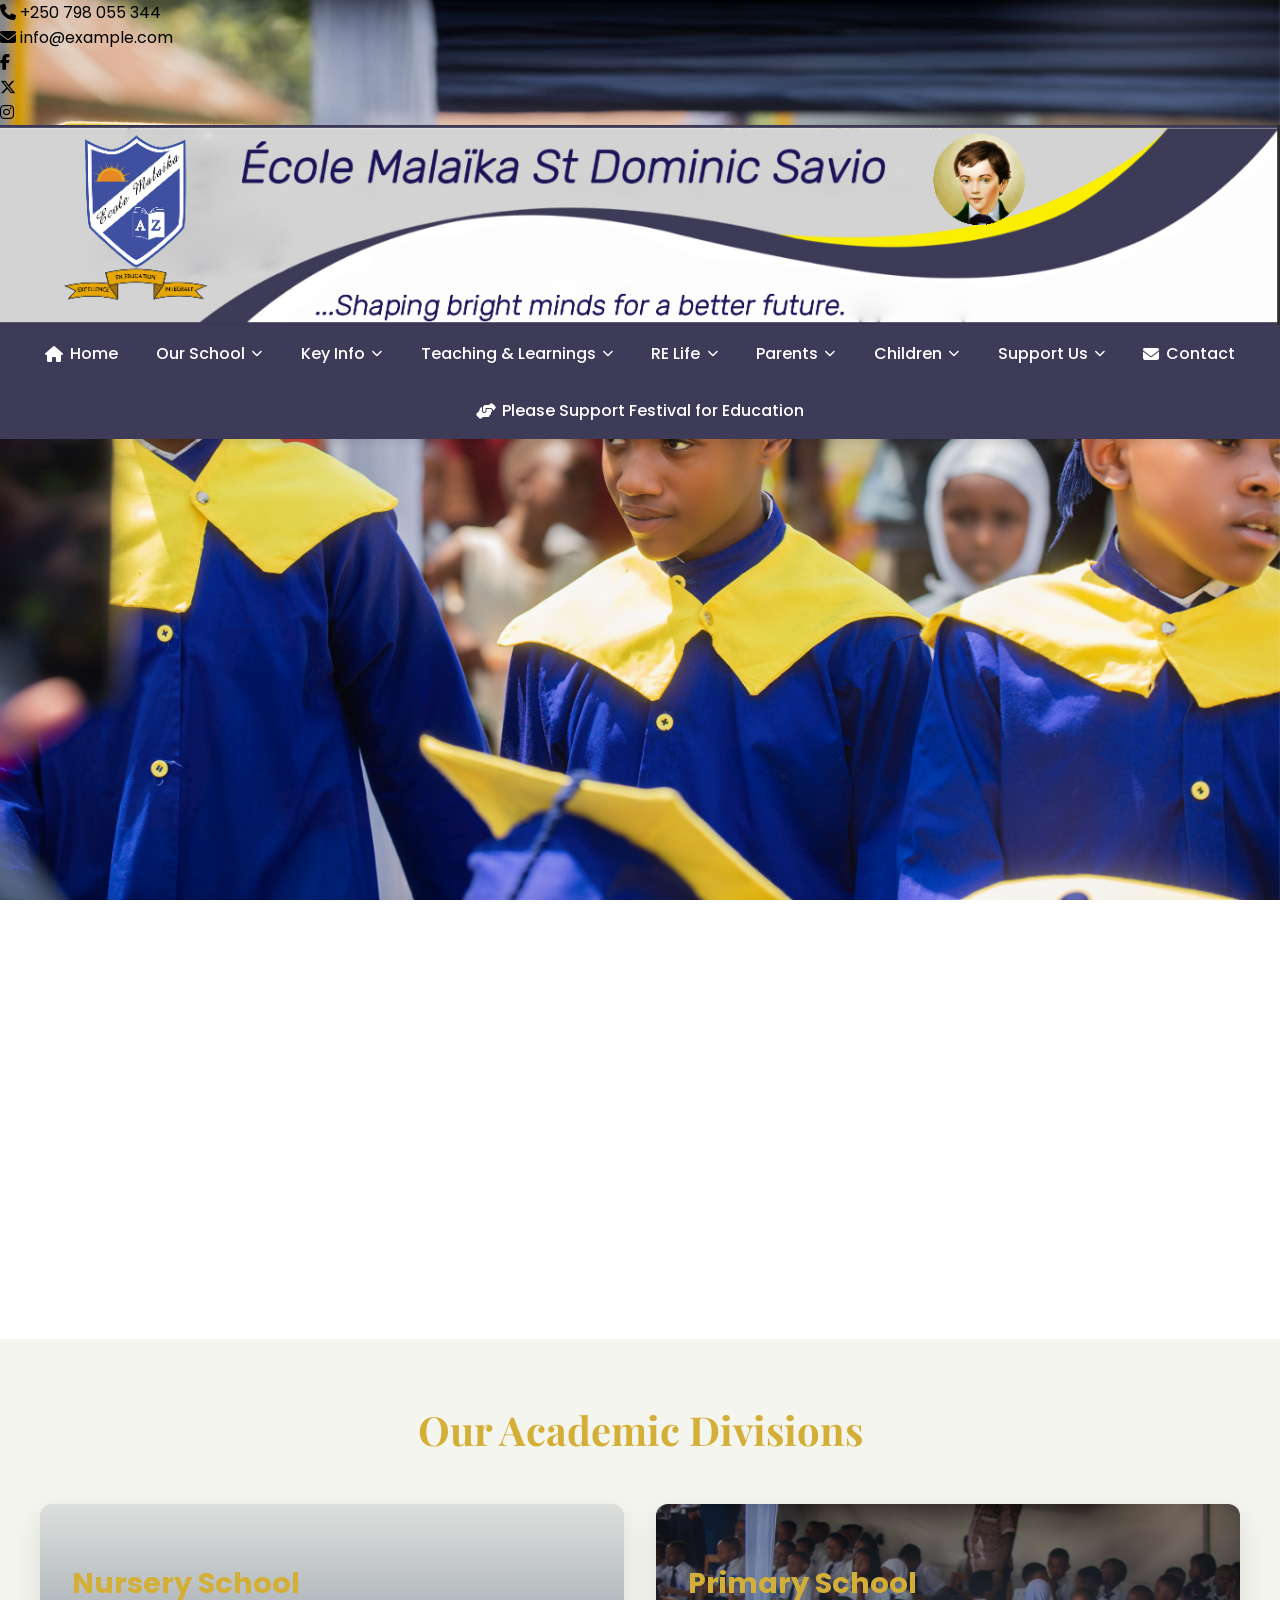
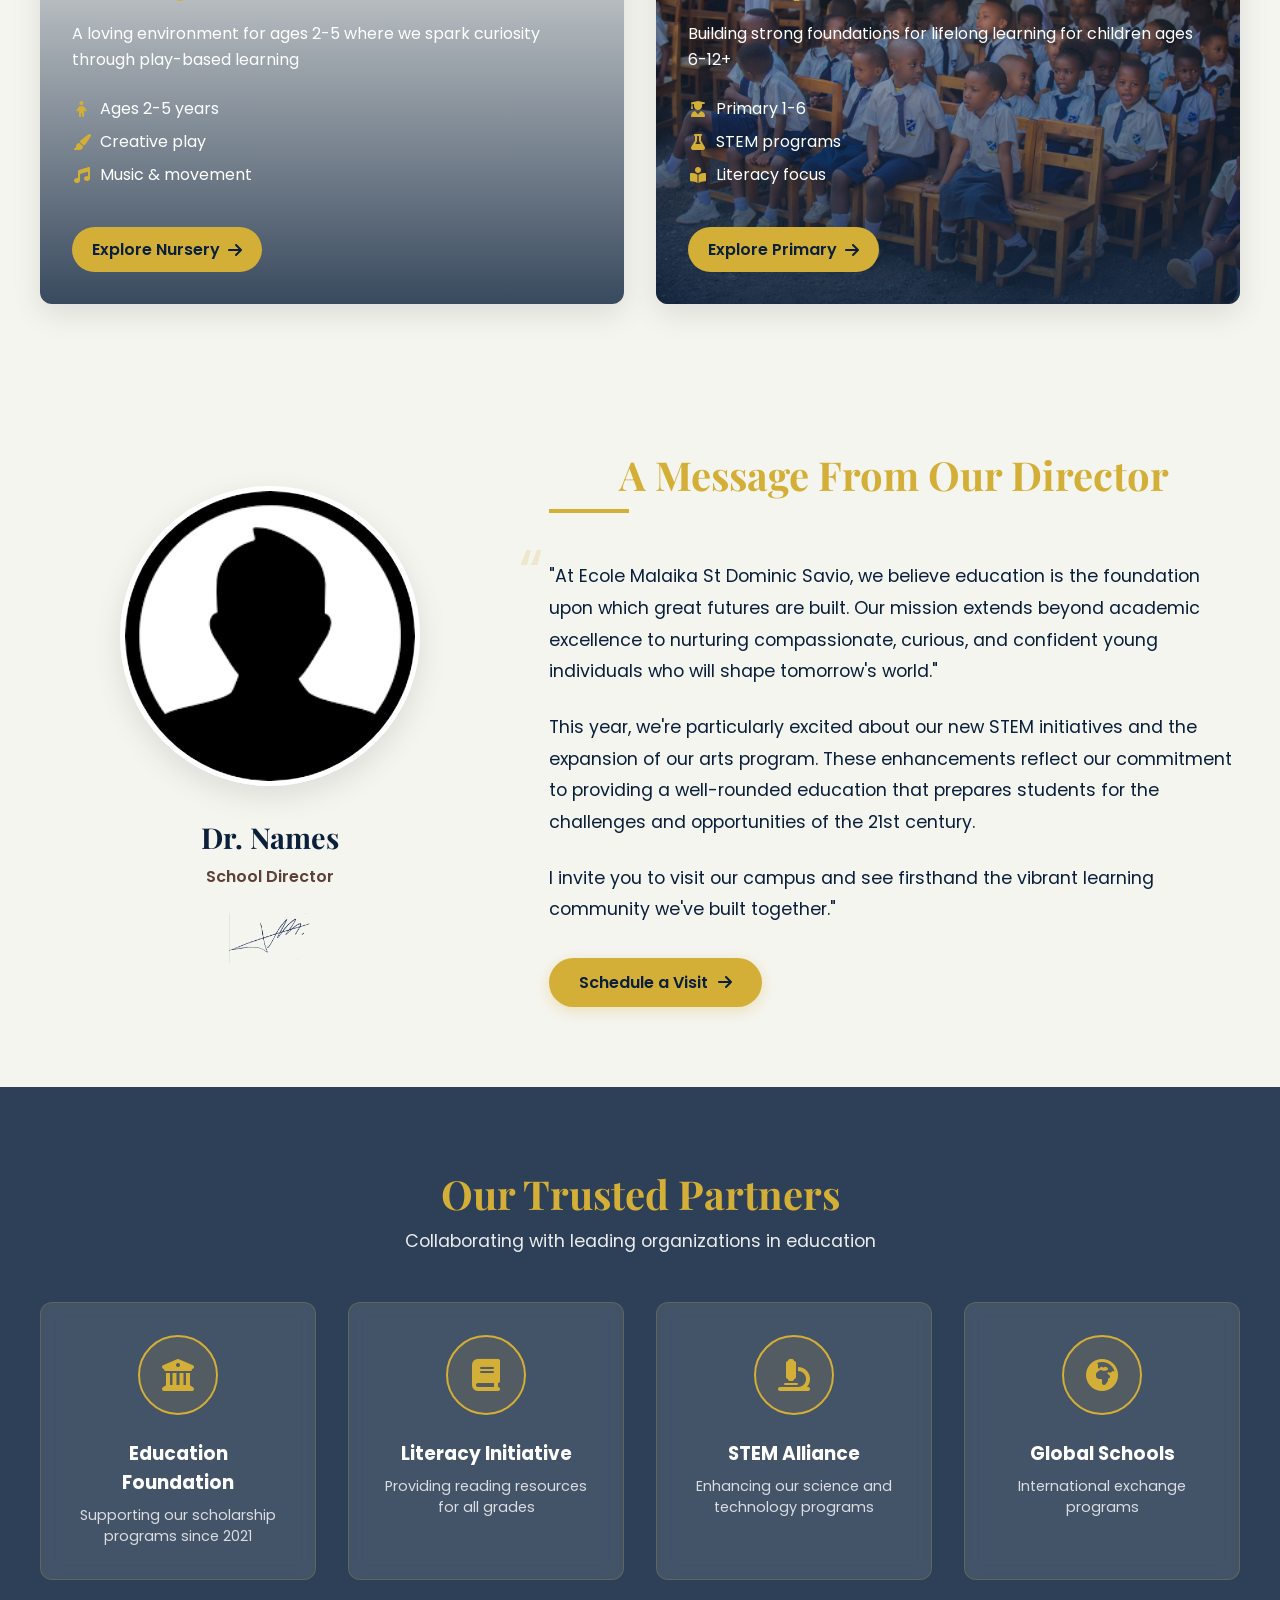
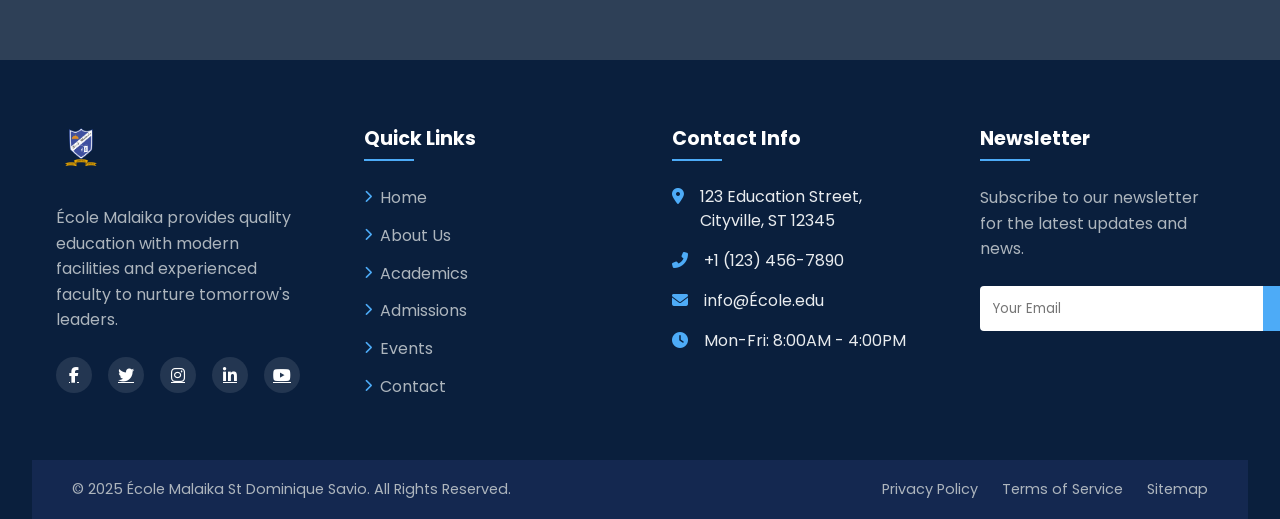
==== commit 647401fe: "Update index.html" ====
--- a/index.html
+++ b/index.html
@@ -21,41 +21,37 @@
 <body>
 
 
-
-<!-- Top Bar with Right-Aligned Icons -->
-<div style="background-color:#3e3b58; padding: 8px 16px; display: flex; justify-content: flex-end; align-items: center; gap: 32px; flex-wrap: wrap; font-family: sans-serif; font-size: 14px;">
-
-  <!-- Phone -->
-  <div style="display: flex; align-items: center; gap: 8px;">
-    <div style="width: 36px; height: 36px; background-color: white; display: flex; align-items: center; justify-content: center; border-radius: 4px;">
-      <i class="fas fa-phone" style="color: #3e3b58; font-size: 16px;"></i>
-    </div>
-    <span style="color: white; font-size: 16px;">+250 798 055 344</span>
+<!-- Top Bar -->
+<div class="top-bar">
+    <!-- Left Side: Contact Info Icons -->
+    <div class="icon-group">
+      <!-- Phone -->
+      <div class="icon-item">
+        <i class="fas fa-phone"></i>
+        <span class="contact-text">+250 798 055 344</span>
+      </div>
+  
+      <!-- Email -->
+      <div class="icon-item">
+        <i class="fas fa-envelope"></i>
+        <span class="contact-text">info@example.com</span>
+      </div>
+    </div>
+  
+    <!-- Right Side: Social Media Icons -->
+    <div class="icon-group social">
+      <div class="icon-item">
+        <i class="fab fa-facebook-f"></i>
+      </div>
+      <div class="icon-item">
+        <i class="fab fa-x-twitter"></i>
+      </div>
+      <div class="icon-item">
+        <i class="fab fa-instagram"></i>
+      </div>
+    </div>
   </div>
-
-  <!-- Email -->
-  <div style="display: flex; align-items: center; gap: 8px;">
-    <div style="width: 36px; height: 36px; background-color: white; display: flex; align-items: center; justify-content: center; border-radius: 4px;">
-      <i class="fas fa-envelope" style="color: #3e3b58; font-size: 16px;"></i>
-    </div>
-    <span style="color: white; font-size: 16px;">info@example.com</span>
-  </div>
-
-  <!-- Social Icons -->
-  <div style="display: flex; align-items: center; gap: 12px;">
-    <div style="width: 36px; height: 36px; background-color: white; display: flex; align-items: center; justify-content: center; border-radius: 4px;">
-      <i class="fab fa-facebook-f" style="color: #3e3b58; font-size: 16px;"></i>
-    </div>
-    <div style="width: 36px; height: 36px; background-color: white; display: flex; align-items: center; justify-content: center; border-radius: 4px;">
-      <i class="fab fa-x-twitter" style="color: #3e3b58; font-size: 16px;"></i>
-    </div>
-    <div style="width: 36px; height: 36px; background-color: white; display: flex; align-items: center; justify-content: center; border-radius: 4px; margin-right: 75px;">
-      <i class="fab fa-instagram" style="color: #3e3b58; font-size: 16px;"></i>
-    </div>
-  </div>
-
-</div>
-
+  
 
 <!-- Fully Responsive Banner -->
 <div style="width: 100%; max-height: 220px; overflow: hidden;">
@@ -70,17 +66,17 @@
 <div class="nav-container">
     <button class="mobile-menu-btn" id="mobileMenuBtn"><i class="fas fa-bars"></i> Menu</button>
     <ul class="nav-menu" id="navMenu">
-      <li class="nav-item"><a href="Index.html"><i class="fas fa-home"></i> Home</a></li>
+      <li class="nav-item"><a href="#"><i class="fas fa-home"></i> Home</a></li>
   
   
       <li class="nav-item has-dropdown">
         <a href="#">Our School <i class="fas fa-chevron-down dropdown-icon"></i></a>
         <div class="dropdown">
-          <a href="academisation.html"><i class="fas fa-comments"></i> Academisation Consultation</a>
-          <a href="inspection.html"><i class="fas fa-clipboard-check"></i> School Inspection & Performance Reports</a>
-          <a href="visitor.html"><i class="fas fa-map"></i> Visitor Info</a>
-          <a href="MV.html"><i class="fas fa-bullseye"></i> Vision & Mission</a>
-          <a href="Let.html"><i class="fas fa-door-open"></i> Let Our School</a>
+          <a href="#"><i class="fas fa-comments"></i> Academisation Consultation</a>
+          <a href="#"><i class="fas fa-clipboard-check"></i> School Inspection & Performance Reports</a>
+          <a href="#"><i class="fas fa-map"></i> Visitor Info</a>
+          <a href="#"><i class="fas fa-bullseye"></i> Vision & Mission</a>
+          <a href="#"><i class="fas fa-door-open"></i> Let Our School</a>
           <a href="#"><i class="fas fa-envelope-open"></i> Staff Emails Login</a>
           <a href="#"><i class="fas fa-university"></i> Modern Britain</a>
           <a href="#"><i class="fas fa-users"></i> Staff</a>
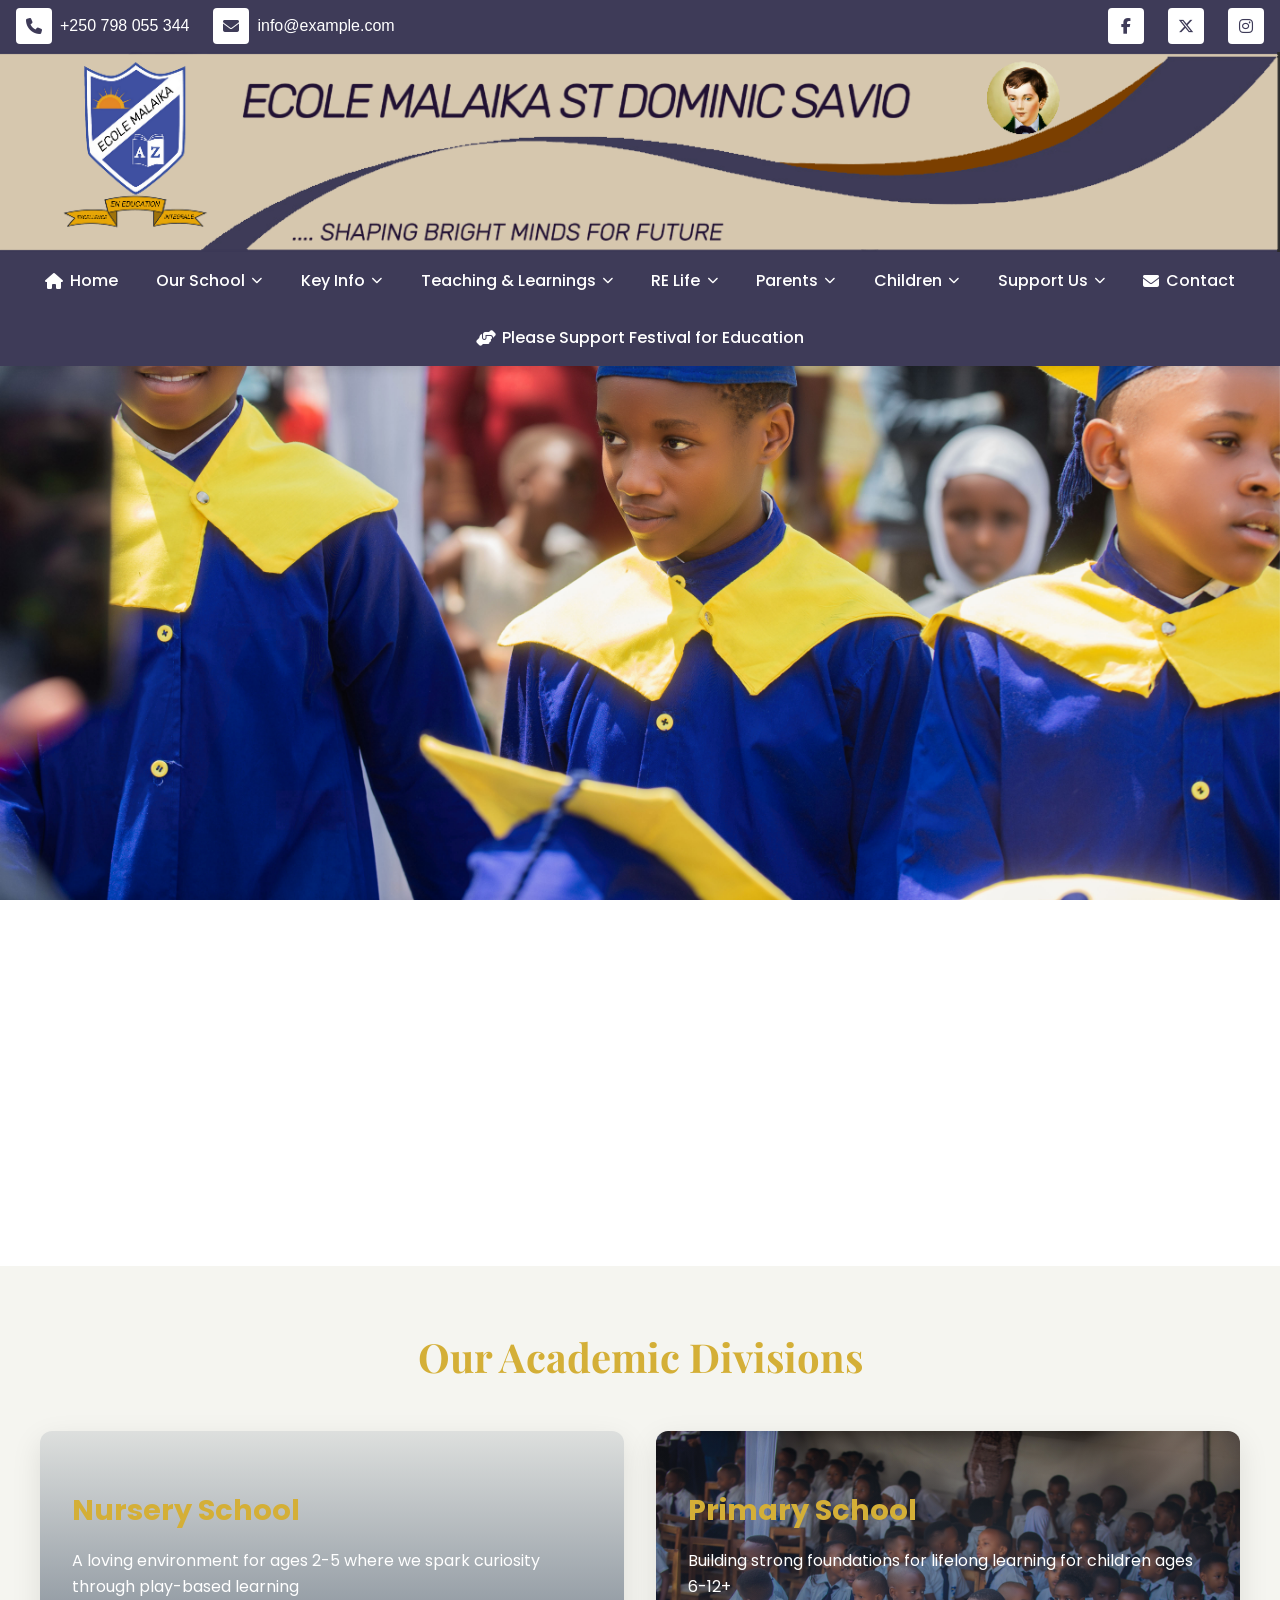
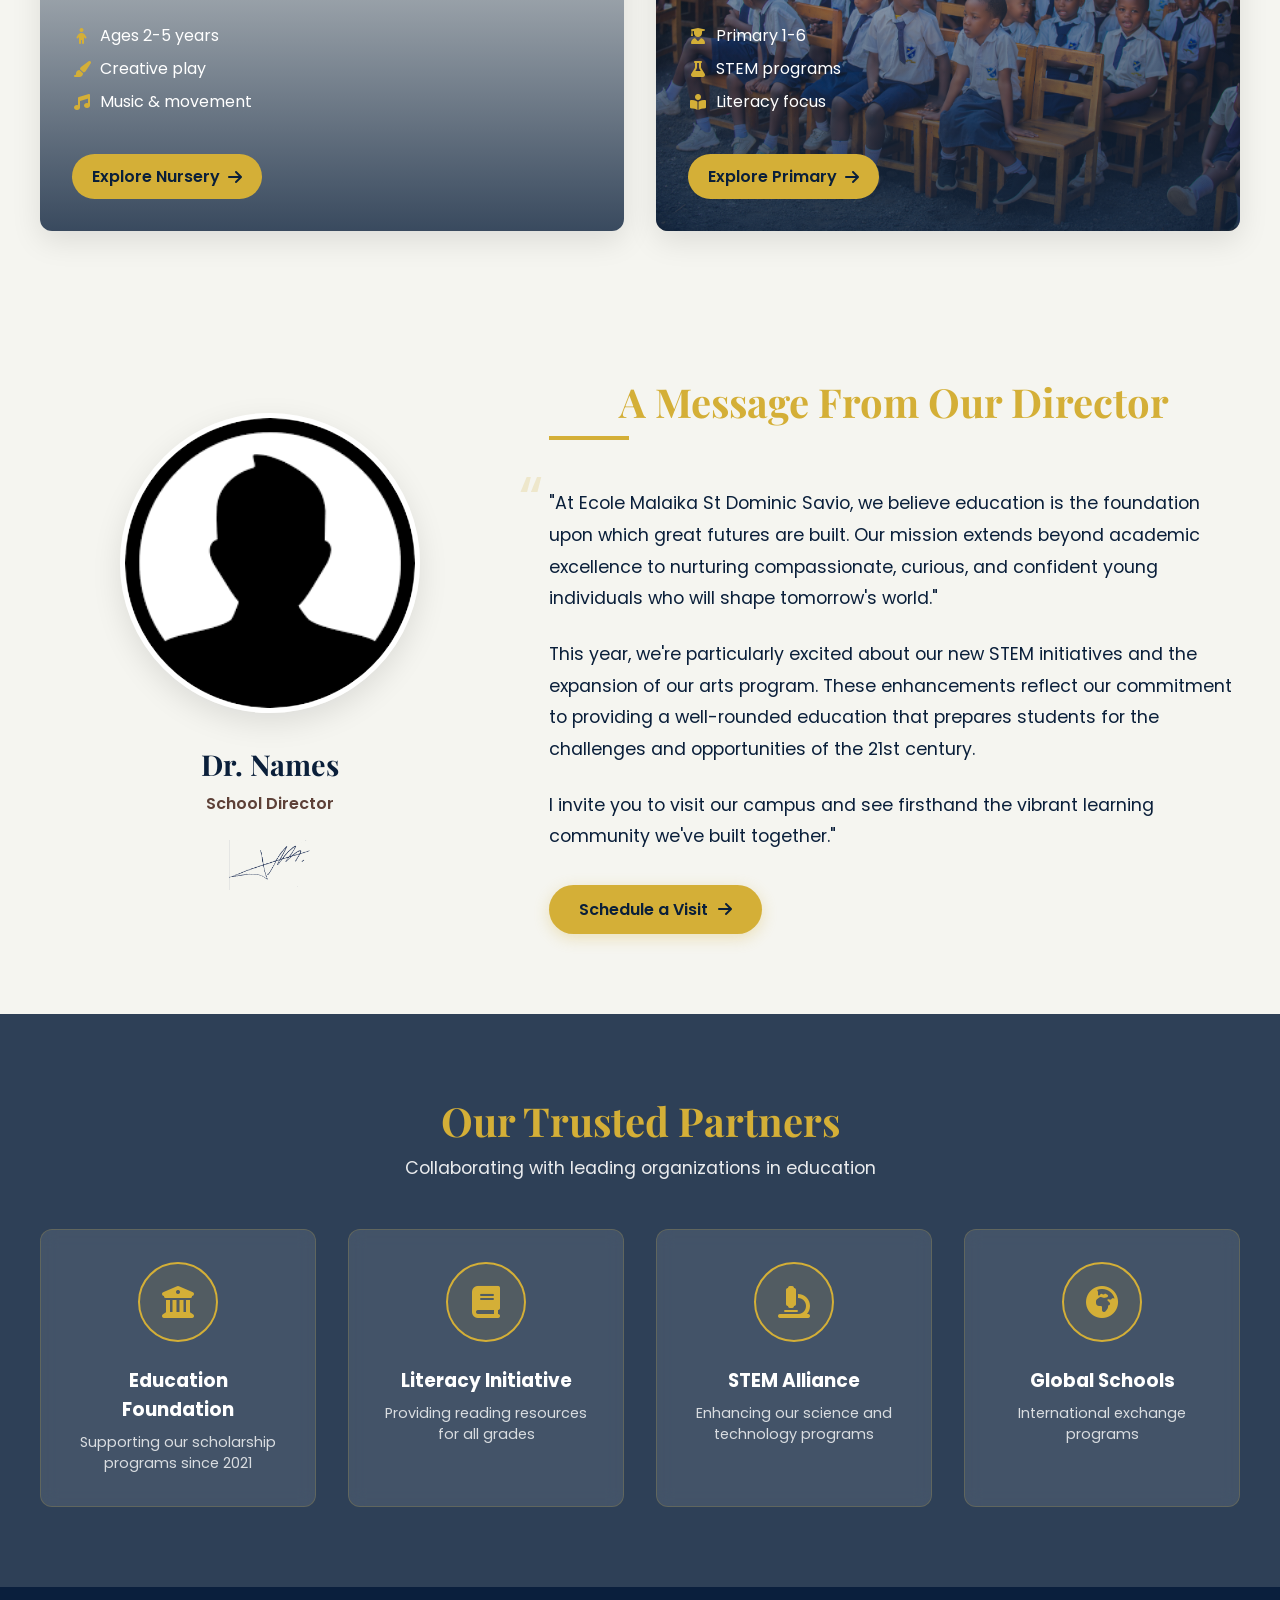
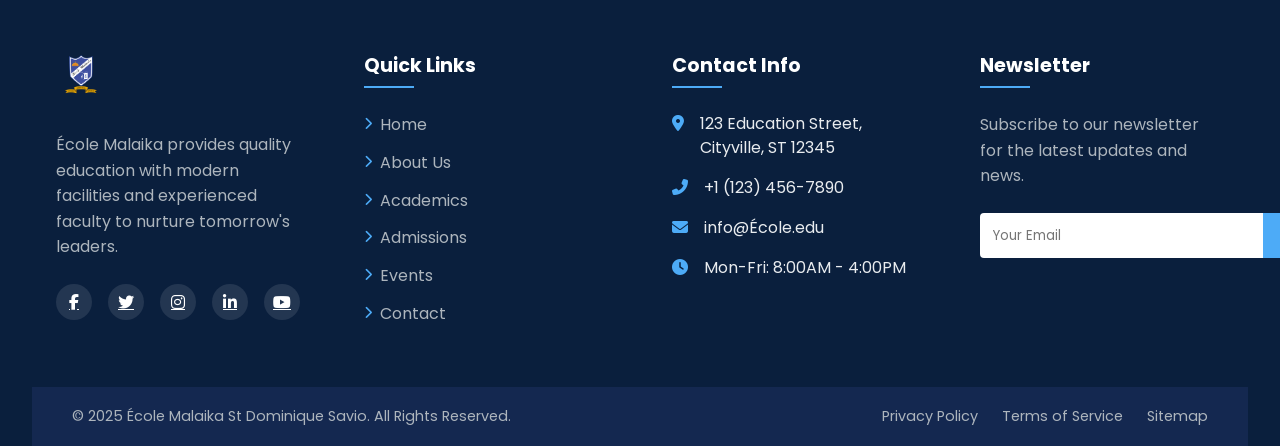
==== commit 17353d17: "Update index.html" ====
--- a/index.html
+++ b/index.html
@@ -8,7 +8,6 @@
     
   <link rel="stylesheet" href="https://cdnjs.cloudflare.com/ajax/libs/font-awesome/6.5.0/css/all.min.css">
   
-  
     <!-- Google Fonts -->
     <link href="https://fonts.googleapis.com/css2?family=Montserrat:wght@400;600&family=Playfair+Display:wght@700&display=swap" rel="stylesheet">
 
@@ -19,6 +18,7 @@
 
 </head>
 <body>
+
 
 
 <!-- Top Bar -->
@@ -52,8 +52,10 @@
     </div>
   </div>
   
-
-<!-- Fully Responsive Banner -->
+  
+
+
+ <!-- Fully Responsive Banner -->
 <div style="width: 100%; max-height: 220px; overflow: hidden;">
   <img 
     src="NBZ.png" 
@@ -62,65 +64,53 @@
   />
 </div>
 
+
  
 <div class="nav-container">
     <button class="mobile-menu-btn" id="mobileMenuBtn"><i class="fas fa-bars"></i> Menu</button>
     <ul class="nav-menu" id="navMenu">
-      <li class="nav-item"><a href="#"><i class="fas fa-home"></i> Home</a></li>
-  
+      <li class="nav-item"><a href="Index.html"><i class="fas fa-home"></i> Home</a></li>
   
       <li class="nav-item has-dropdown">
         <a href="#">Our School <i class="fas fa-chevron-down dropdown-icon"></i></a>
         <div class="dropdown">
-          <a href="#"><i class="fas fa-comments"></i> Academisation Consultation</a>
-          <a href="#"><i class="fas fa-clipboard-check"></i> School Inspection & Performance Reports</a>
-          <a href="#"><i class="fas fa-map"></i> Visitor Info</a>
-          <a href="#"><i class="fas fa-bullseye"></i> Vision & Mission</a>
-          <a href="#"><i class="fas fa-door-open"></i> Let Our School</a>
-          <a href="#"><i class="fas fa-envelope-open"></i> Staff Emails Login</a>
-          <a href="#"><i class="fas fa-university"></i> Modern Britain</a>
-          <a href="#"><i class="fas fa-users"></i> Staff</a>
-          <a href="#"><i class="fas fa-briefcase"></i> Vacancies</a>
+          <a href="inspection.html"><i class="fas fa-clipboard-check"></i> School Inspection & Performance Reports</a>
+          <a href="visitor.html"><i class="fas fa-map"></i> Visitor Info</a>
+          <a href="MV.html"><i class="fas fa-bullseye"></i> Vision & Mission</a>
+          <a href="Let.html"><i class="fas fa-door-open"></i> Let Our School</a>
+          <a href="staff.html"><i class="fas fa-users"></i> Staff</a>
         </div>
       </li>
   
       <li class="nav-item has-dropdown">
         <a href="#">Key Info <i class="fas fa-chevron-down dropdown-icon"></i></a>
         <div class="dropdown">
-          <a href="#"><i class="fas fa-sign-in-alt"></i> Admissions</a>
-          <a href="#"><i class="fas fa-file-alt"></i> School Policies</a>
-          <a href="#"><i class="fas fa-hand-holding-usd"></i> Catchup Funding</a>
-          <a href="#"><i class="fas fa-coins"></i> Pupil Premium</a>
-          <a href="#"><i class="fas fa-running"></i> Sports Premium</a>
-          <a href="#"><i class="fas fa-balance-scale"></i> Equality Statement</a>
-          <a href="#"><i class="fas fa-piggy-bank"></i> Financial Info</a>
-          <a href="#"><i class="fas fa-lock"></i> GDPR</a>
+          <a href="Admissions.html"><i class="fas fa-sign-in-alt"></i> Admissions</a>
+          <a href="School-policies.html"><i class="fas fa-file-alt"></i> School Policies</a>
+          <a href="catchup-funding.html"><i class="fas fa-hand-holding-usd"></i> Catchup Funding</a>
+          <a href="financial-info.html"><i class="fas fa-piggy-bank"></i> Financial Info</a>
+          <a href="gdpr.html"><i class="fas fa-lock"></i> GDPR</a>
         </div>
       </li>
   
       <li class="nav-item has-dropdown">
         <a href="#">Teaching & Learnings <i class="fas fa-chevron-down dropdown-icon"></i></a>
         <div class="dropdown">
-          <a href="#"><i class="fas fa-book"></i> Curriculum</a>
-          <a href="#"><i class="fas fa-clipboard-list"></i> Assessment</a>
-          <a href="#"><i class="fas fa-clock"></i> School Day</a>
-          <a href="#"><i class="fas fa-chalkboard-teacher"></i> Class Pages</a>
-          <a href="#"><i class="fas fa-heart"></i> SEN</a>
-          <a href="#"><i class="fas fa-star"></i> Clubs</a>
-          <a href="#"><i class="fas fa-smile-beam"></i> Wellbeing</a>
+          <a href="Curriculum.html"><i class="fas fa-book"></i> Curriculum</a>
+          <a href="clubs.html"><i class="fas fa-star"></i> Clubs</a>
+          <a href="wellbeing.html"><i class="fas fa-smile-beam"></i> Wellbeing</a>
         </div>
       </li>
   
       <li class="nav-item has-dropdown">
         <a href="#">RE Life <i class="fas fa-chevron-down dropdown-icon"></i></a>
         <div class="dropdown">
-          <a href="#">Whole School RE Provision Map</a>
-          <a href="#">Catholic Life & Mission</a>
-          <a href="#">Religious Education</a>
-          <a href="#">Collective Worship</a>
-          <a href="#">Self Reflection - Evaluation</a>
-          <a href="#">Parental Engagement</a>
-          <a href="#">Worship Diary</a>
+          <a href="Catholic-life.html">Catholic Life & Mission</a>
+          <a href="rel-edu">Religious Education</a>
+          <a href="collective-worship">Collective Worship</a>
+          <a href="Evaluation.html">Self Reflection - Evaluation</a>
+          <a href="Pa-eng.html">Parental Engagement</a>
+          <a href="worship-diary.html">Worship Diary</a>
         </div>
       </li>
   
--- a/styles.css
+++ b/styles.css
@@ -19,6 +19,76 @@
     font-family: 'Poppins', sans-serif;
     background-color: white;
 }
+
+
+
+
+
+
+
+
+
+.top-bar {
+  background-color: #3e3b58;
+  padding: 8px 16px;
+  display: flex;
+  justify-content: space-between;
+  align-items: center;
+  flex-wrap: nowrap; /* No wrapping */
+  font-family: sans-serif;
+  font-size: 14px;
+  gap: 16px;
+}
+
+.icon-group {
+  display: flex;
+  align-items: center;
+  gap: 24px;
+}
+
+.icon-item {
+  display: flex;
+  align-items: center;
+  gap: 8px;
+  color: white;
+  font-size: 16px;
+}
+
+.icon-item i {
+  background-color: white;
+  color: #3e3b58;
+  padding: 10px;
+  border-radius: 4px;
+  font-size: 16px;
+  width: 36px;
+  height: 36px;
+  display: flex;
+  align-items: center;
+  justify-content: center;
+}
+
+/* Smaller Screens */
+@media (max-width: 768px) {
+  .contact-text {
+    display: none; /* Hide number and email text */
+  }
+  .top-bar {
+    justify-content: center;
+    flex-wrap: wrap;
+  }
+  .icon-group {
+    gap: 16px;
+  }
+}
+
+
+
+
+
+
+
+
+
 
 .artistic-banner {
     position: relative;
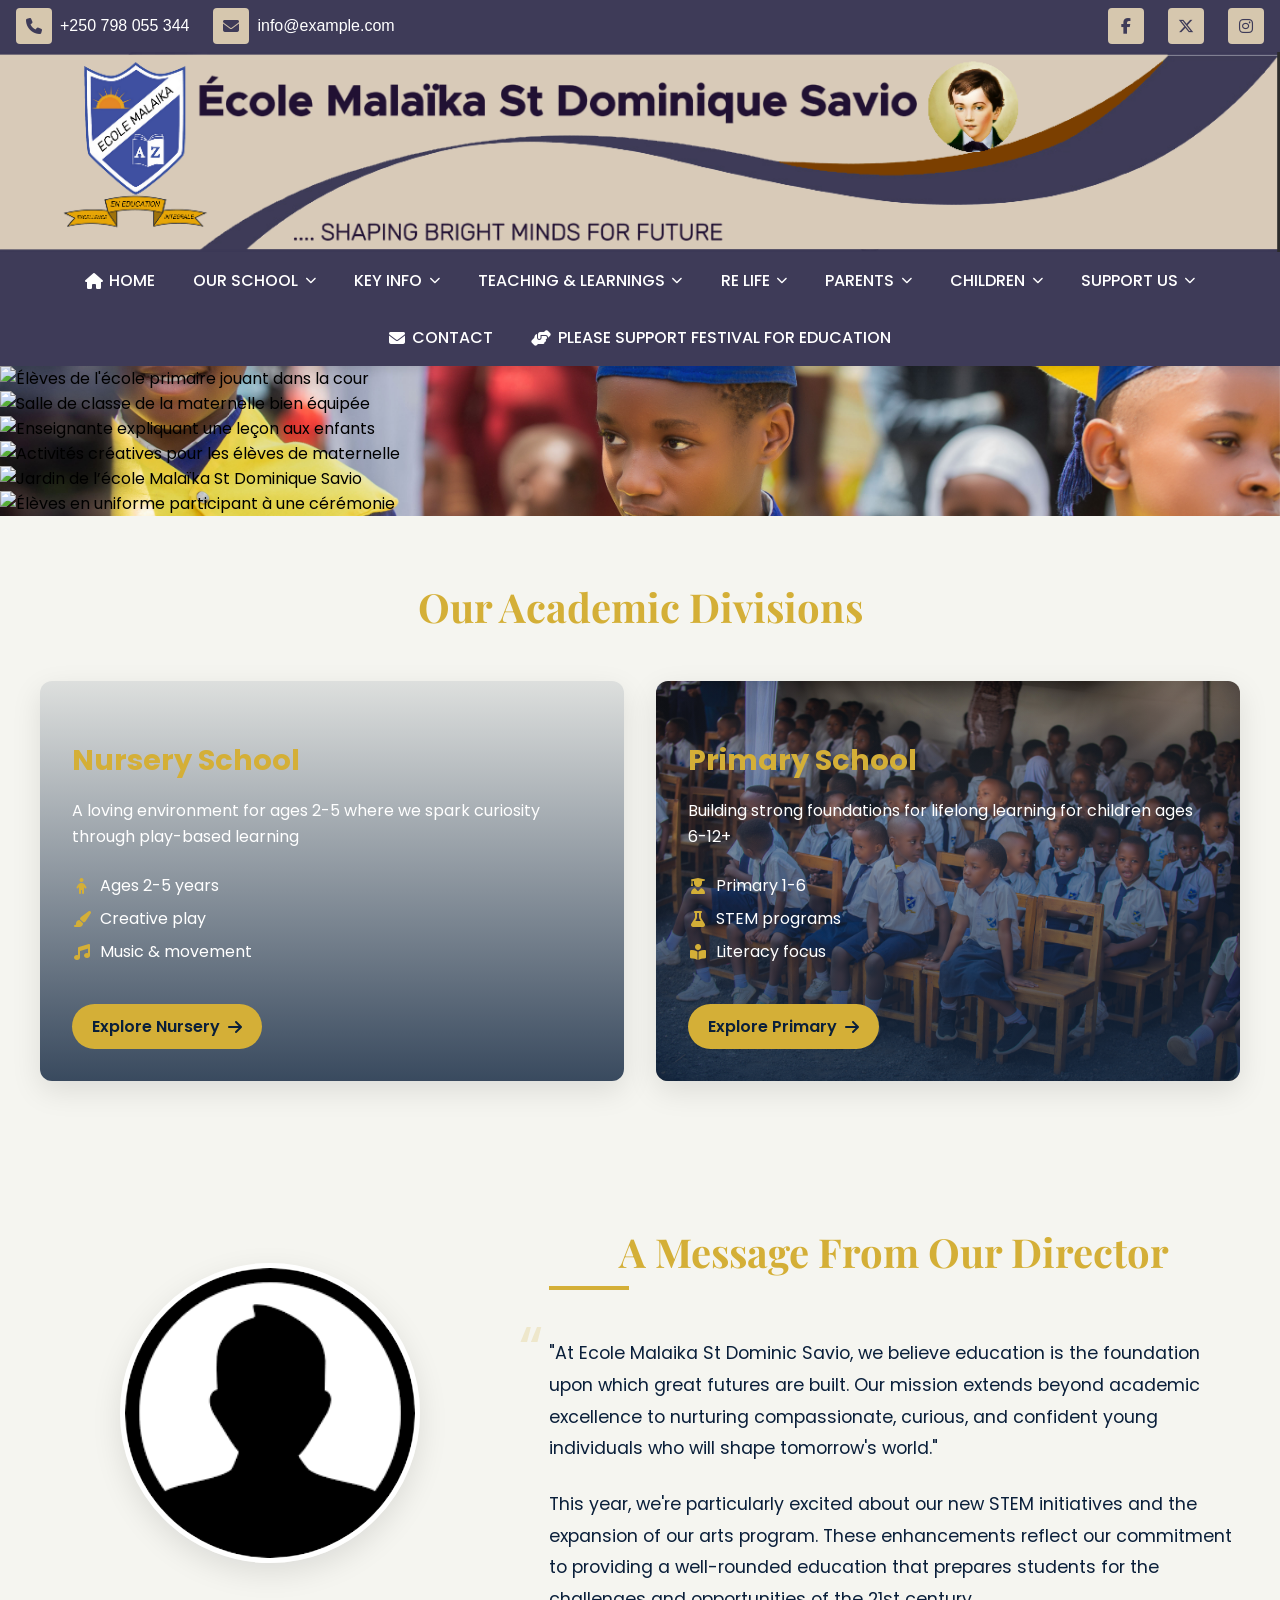
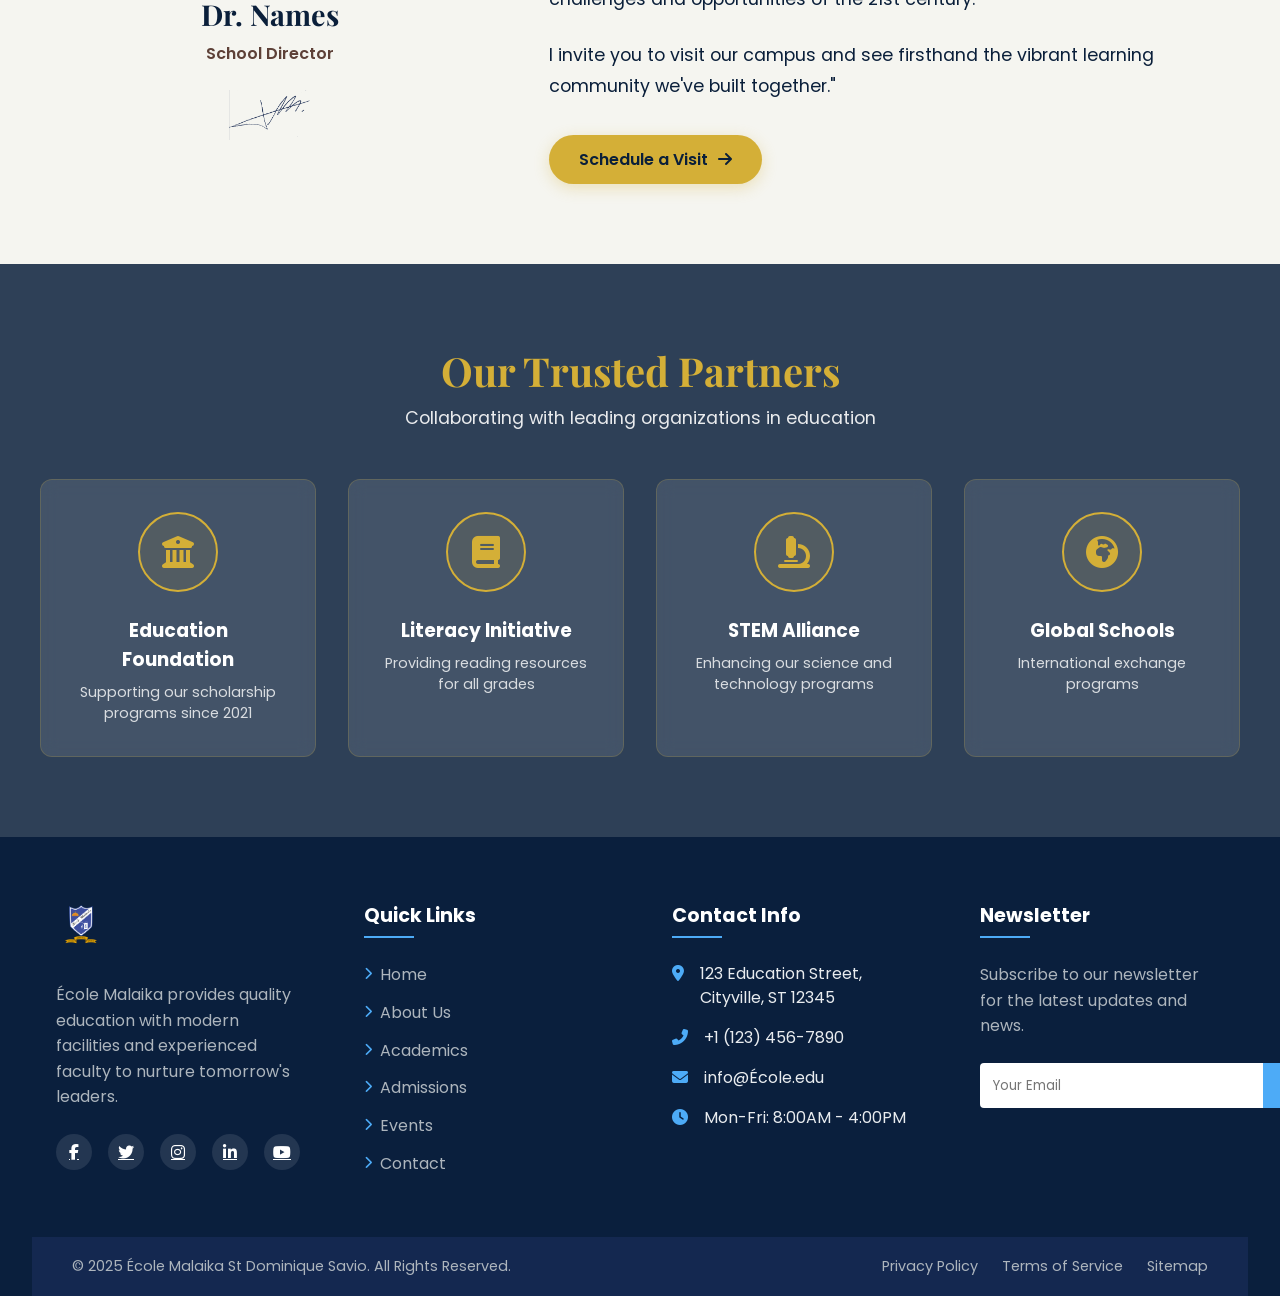
==== commit 2079c149: "Update index.html" ====
--- a/index.html
+++ b/index.html
@@ -162,17 +162,26 @@
 
 
 
-
-<!-- Clean Hero Video Background -->
-<section class="hero-video">
-    <video autoplay muted loop playsinline class="background-video">
-      <source src="Mustard Seed Preschool - Promo.mp4" type="video/mp4">
-      Your browser does not support the video tag.
-    </video>
-  </section>
-  
-
-
+  <div class="slideshow-container">
+    <div class="mySlides fade">
+      <img src="images/image1.JPG" alt="Élèves de l'école primaire jouant dans la cour" />
+    </div>
+    <div class="mySlides fade">
+      <img src="images/image2.jpg" alt="Salle de classe de la maternelle bien équipée" />
+    </div>
+    <div class="mySlides fade">
+      <img src="images/image6.JPG" alt="Enseignante expliquant une leçon aux enfants" />
+    </div>
+    <div class="mySlides fade">
+      <img src="images/image5.JPG" alt="Activités créatives pour les élèves de maternelle" />
+    </div>
+    <div class="mySlides fade">
+      <img src="images/image3.JPG" alt="Jardin de l’école Malaïka St Dominique Savio" />
+    </div>
+    <div class="mySlides fade">
+      <img src="images/image4.jpg" alt="Élèves en uniforme participant à une cérémonie" />
+    </div>
+  </div>
 
 
 
@@ -433,6 +442,24 @@
         });
       });
     });
+
+
+
+
+    let slideIndex = 0;
+    const slides = document.getElementsByClassName("mySlides");
+  
+    function showSlides() {
+      for (let i = 0; i < slides.length; i++) {
+        slides[i].classList.remove("active");
+      }
+      slideIndex++;
+      if (slideIndex > slides.length) { slideIndex = 1; }
+      slides[slideIndex - 1].classList.add("active");
+      setTimeout(showSlides, 5000); // 5 secondes
+    }
+  
+    showSlides();
     </script>
     
     
--- a/styles.css
+++ b/styles.css
@@ -19,7 +19,6 @@
     font-family: 'Poppins', sans-serif;
     background-color: white;
 }
-
 
 
 
@@ -55,7 +54,7 @@
 }
 
 .icon-item i {
-  background-color: white;
+  background-color: #D6C7AE;
   color: #3e3b58;
   padding: 10px;
   border-radius: 4px;
@@ -84,12 +83,6 @@
 
 
 
-
-
-
-
-
-
 .artistic-banner {
     position: relative;
     background: linear-gradient(145deg, #ffffff 50%, #f3f7fc);
@@ -272,7 +265,7 @@
 
 .nav-container {
     background-color: #3e3b58;
-    color: white;
+    color: #D6C7AE;
     position: relative;
     z-index: 1000;
     box-shadow: 0 4px 8px rgba(0,0,0,0.1);
@@ -290,7 +283,9 @@
   .nav-item {
     position: relative;
   }
-
+  .nav-menu a {
+    text-transform: uppercase;
+  }
   .nav-item > a {
     display: flex;
     align-items: center;
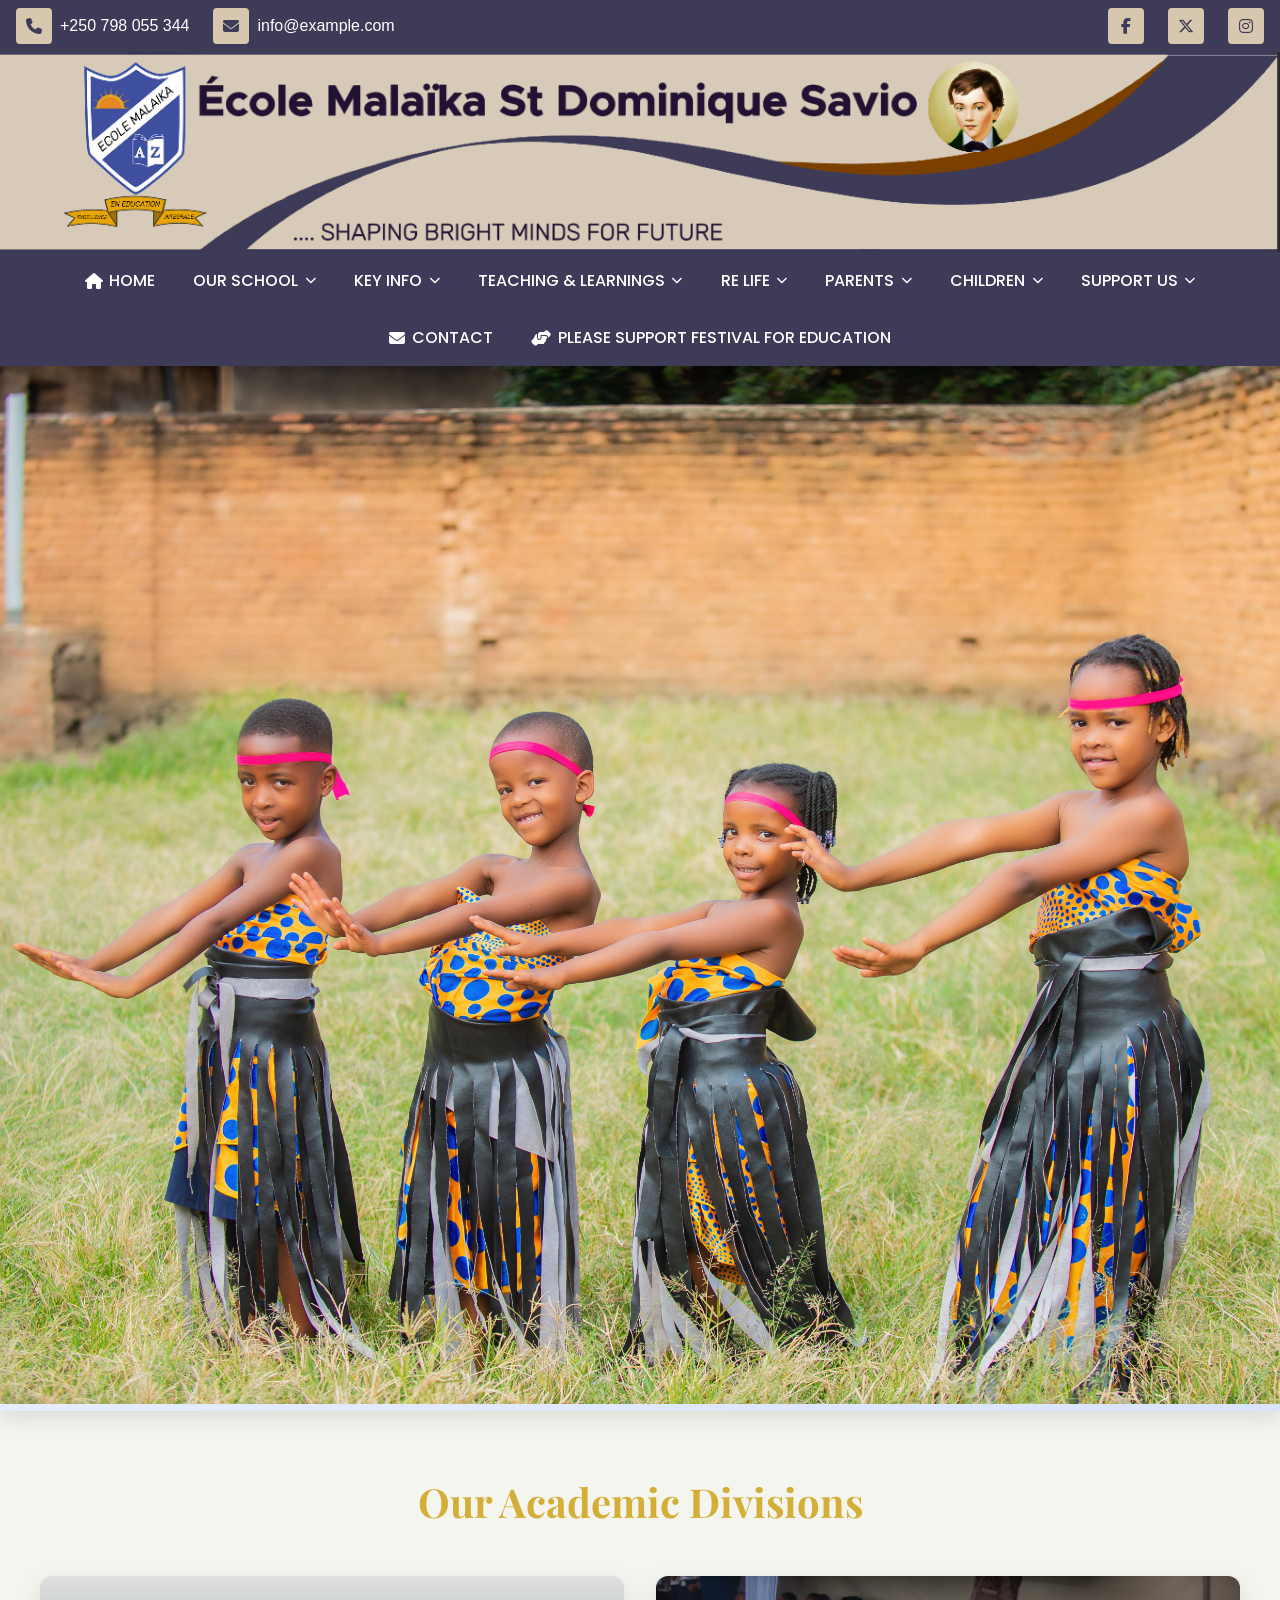
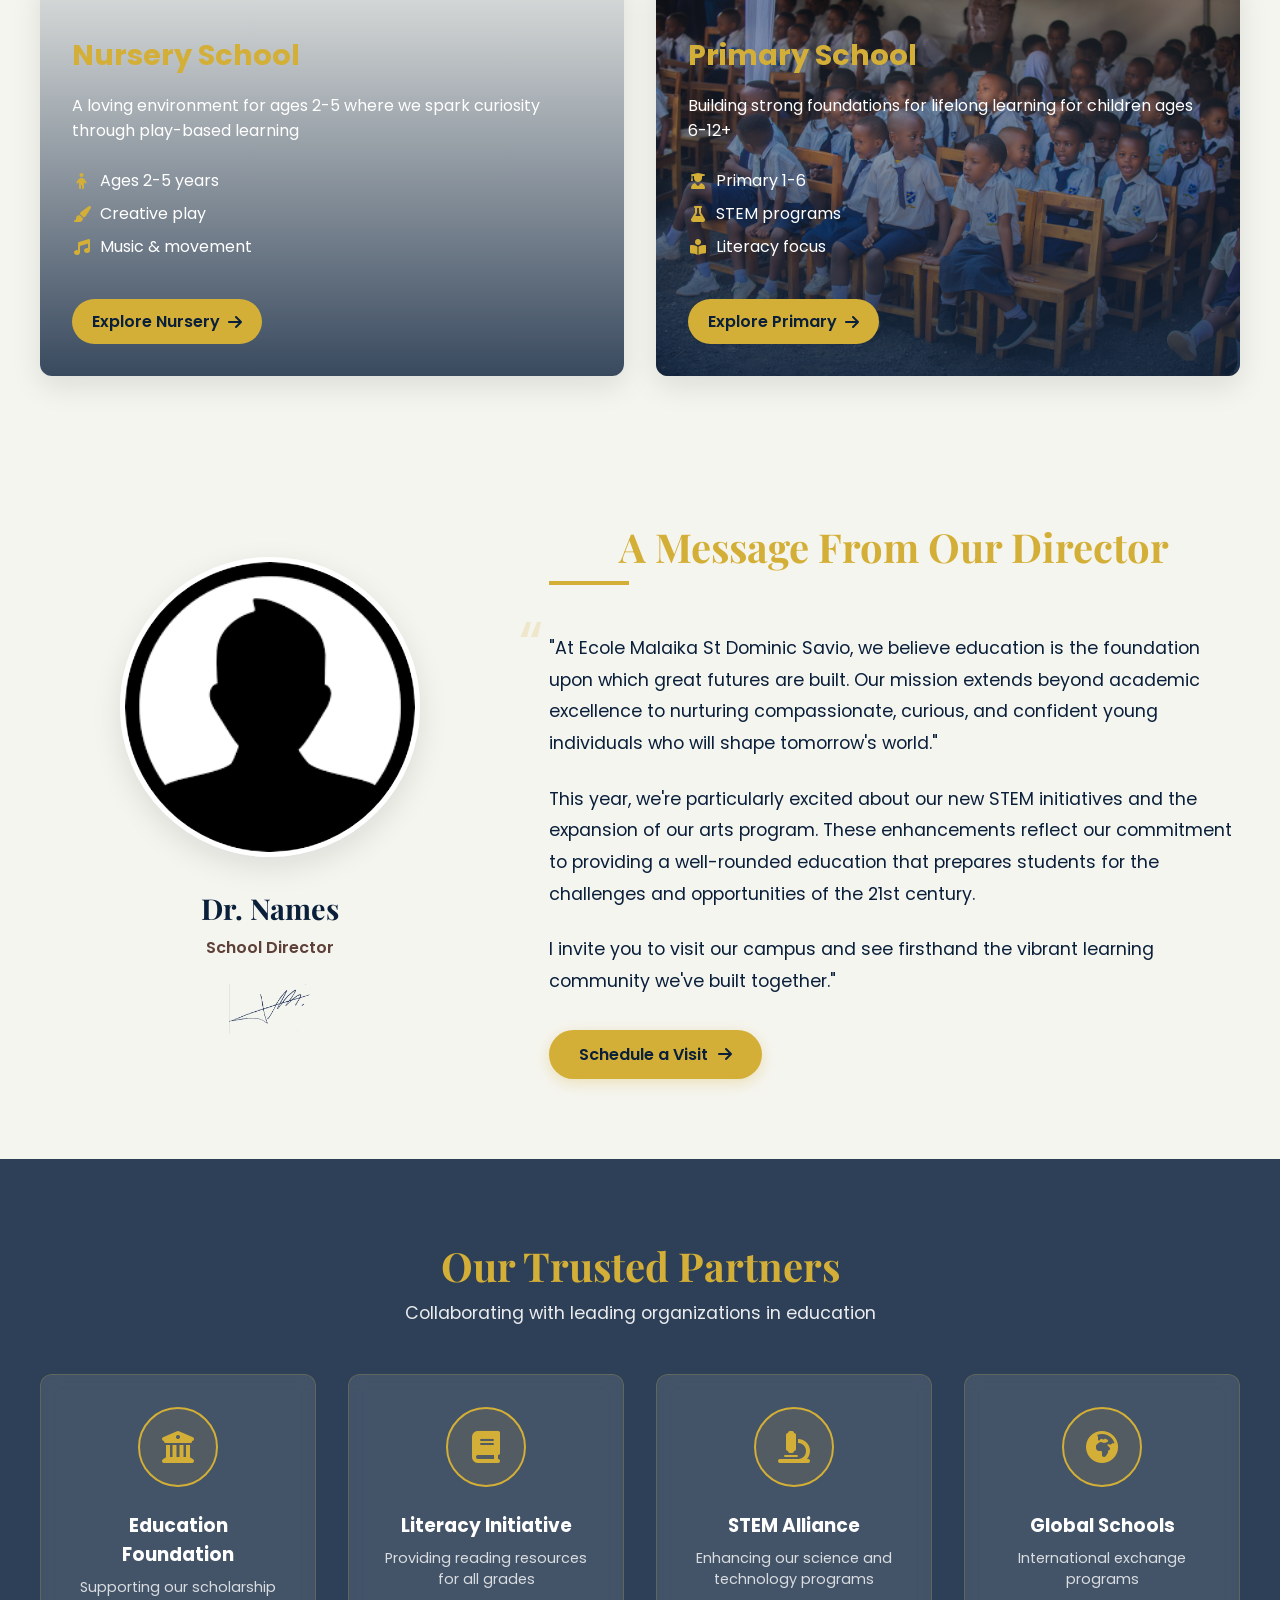
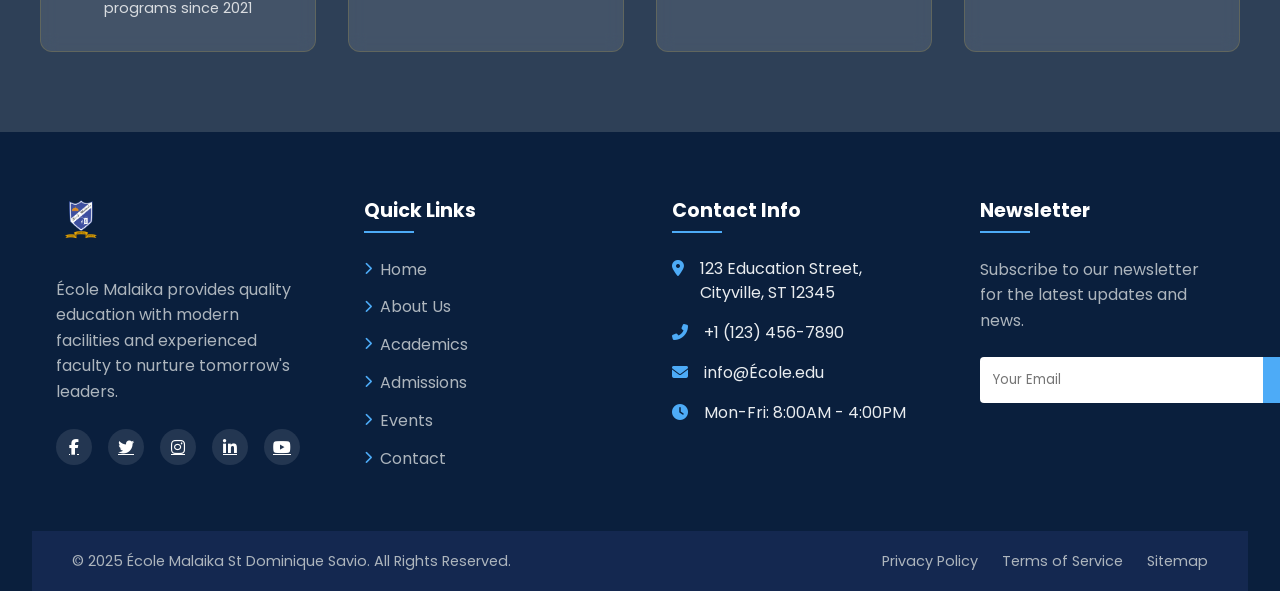
==== commit 8ac93c3c: "Update index.html" ====
--- a/index.html
+++ b/index.html
@@ -75,20 +75,20 @@
         <a href="#">Our School <i class="fas fa-chevron-down dropdown-icon"></i></a>
         <div class="dropdown">
           <a href="inspection.html"><i class="fas fa-clipboard-check"></i> School Inspection & Performance Reports</a>
-          <a href="visitor.html"><i class="fas fa-map"></i> Visitor Info</a>
-          <a href="MV.html"><i class="fas fa-bullseye"></i> Vision & Mission</a>
-          <a href="Let.html"><i class="fas fa-door-open"></i> Let Our School</a>
-          <a href="staff.html"><i class="fas fa-users"></i> Staff</a>
+          <a href="#"><i class="fas fa-map"></i> Visitor Info</a>
+          <a href="#"><i class="fas fa-bullseye"></i> Vision & Mission</a>
+          <a href="#"><i class="fas fa-door-open"></i> Let Our School</a>
+          <a href="#"><i class="fas fa-users"></i> Staff</a>
         </div>
       </li>
   
       <li class="nav-item has-dropdown">
         <a href="#">Key Info <i class="fas fa-chevron-down dropdown-icon"></i></a>
         <div class="dropdown">
-          <a href="Admissions.html"><i class="fas fa-sign-in-alt"></i> Admissions</a>
-          <a href="School-policies.html"><i class="fas fa-file-alt"></i> School Policies</a>
-          <a href="catchup-funding.html"><i class="fas fa-hand-holding-usd"></i> Catchup Funding</a>
-          <a href="financial-info.html"><i class="fas fa-piggy-bank"></i> Financial Info</a>
+          <a href="#"><i class="fas fa-sign-in-alt"></i> Admissions</a>
+          <a href="#"><i class="fas fa-file-alt"></i> School Policies</a>
+          <a href="#"><i class="fas fa-hand-holding-usd"></i> Catchup Funding</a>
+          <a href="#"><i class="fas fa-piggy-bank"></i> Financial Info</a>
           <a href="gdpr.html"><i class="fas fa-lock"></i> GDPR</a>
         </div>
       </li>
@@ -96,21 +96,21 @@
       <li class="nav-item has-dropdown">
         <a href="#">Teaching & Learnings <i class="fas fa-chevron-down dropdown-icon"></i></a>
         <div class="dropdown">
-          <a href="Curriculum.html"><i class="fas fa-book"></i> Curriculum</a>
-          <a href="clubs.html"><i class="fas fa-star"></i> Clubs</a>
-          <a href="wellbeing.html"><i class="fas fa-smile-beam"></i> Wellbeing</a>
+          <a href="#"><i class="fas fa-book"></i> Curriculum</a>
+          <a href="#"><i class="fas fa-star"></i> Clubs</a>
+          <a href="#"><i class="fas fa-smile-beam"></i> Wellbeing</a>
         </div>
       </li>
   
       <li class="nav-item has-dropdown">
         <a href="#">RE Life <i class="fas fa-chevron-down dropdown-icon"></i></a>
         <div class="dropdown">
-          <a href="Catholic-life.html">Catholic Life & Mission</a>
-          <a href="rel-edu">Religious Education</a>
-          <a href="collective-worship">Collective Worship</a>
-          <a href="Evaluation.html">Self Reflection - Evaluation</a>
-          <a href="Pa-eng.html">Parental Engagement</a>
-          <a href="worship-diary.html">Worship Diary</a>
+          <a href="#">Catholic Life & Mission</a>
+          <a href="#">Religious Education</a>
+          <a href="#">Collective Worship</a>
+          <a href="#">Self Reflection - Evaluation</a>
+          <a href="#">Parental Engagement</a>
+          <a href="#">Worship Diary</a>
         </div>
       </li>
   
@@ -220,7 +220,7 @@
                     <li><i class="fas fa-flask"></i> STEM programs</li>
                     <li><i class="fas fa-book-reader"></i> Literacy focus</li>
                 </ul>
-                <a href="ExplorePrimary.html" class="division-btn">Explore Primary <i class="fas fa-arrow-right"></i></a>
+                <a href="#" class="division-btn">Explore Primary <i class="fas fa-arrow-right"></i></a>
             </div>
         </div>
     </div>
--- a/styles.css
+++ b/styles.css
@@ -427,24 +427,36 @@
 
 
 
-  .hero-video {
+  .slideshow-container {
+    max-width: 100%;
     position: relative;
-    height: 100vh;
-    width: 100%;
+    margin: auto;
     overflow: hidden;
-  }
-  
-  .background-video {
+    background: linear-gradient(135deg, #f0f4ff, #d9e4ff); /* fond moderne */
+    box-shadow: 0 8px 20px rgba(0, 0, 0, 0.1);
+  }
+
+  .mySlides {
+    display: none;
+    opacity: 0;
+    transition: opacity 1s ease-in-out;
     position: absolute;
     top: 0;
     left: 0;
     width: 100%;
-    height: 100%;
+  }
+
+  .mySlides.active {
+    display: block;
+    opacity: 1;
+    position: relative;
+  }
+
+  .mySlides img {
+    width: 100%;
+    height: auto;
     object-fit: cover;
-    z-index: 0;
-    filter: brightness(0.8); /* adjust brightness if needed */
-  }
-  
+  }
 
 
     /* School Divisions Styles */
